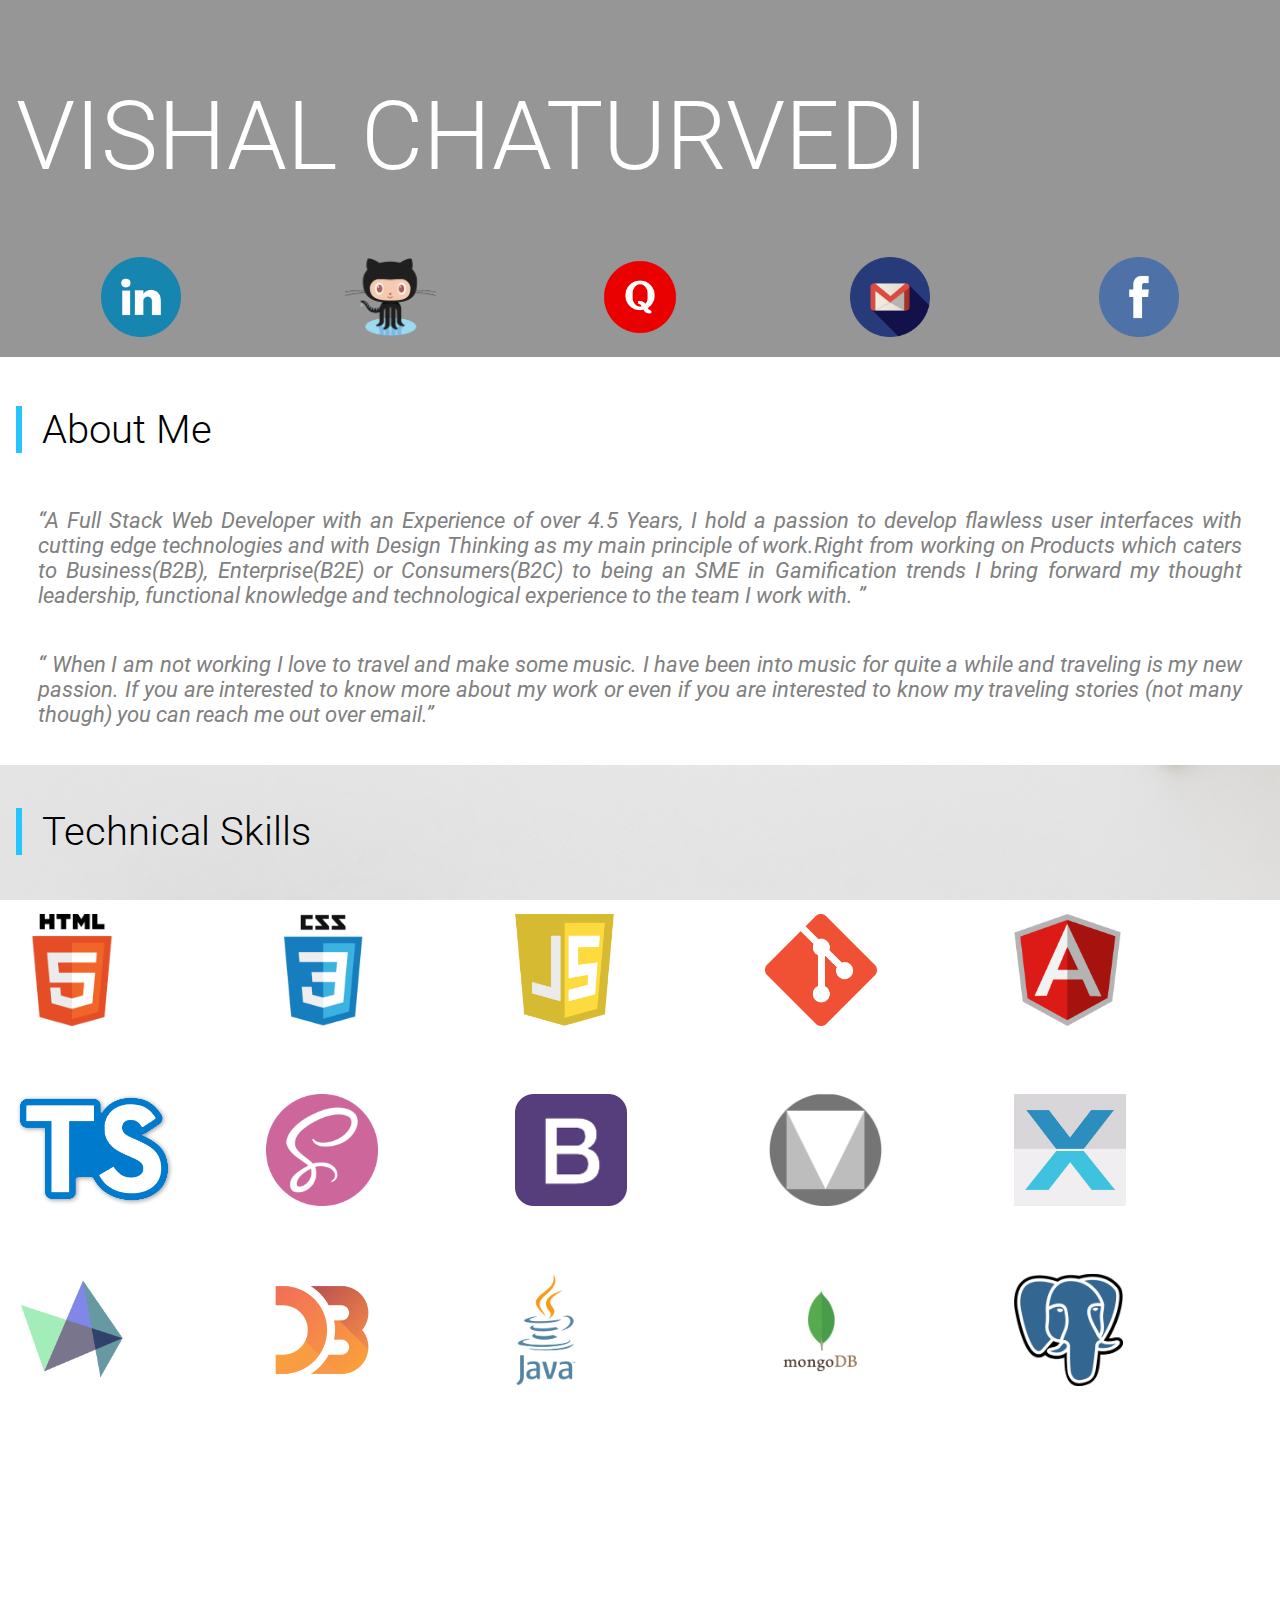
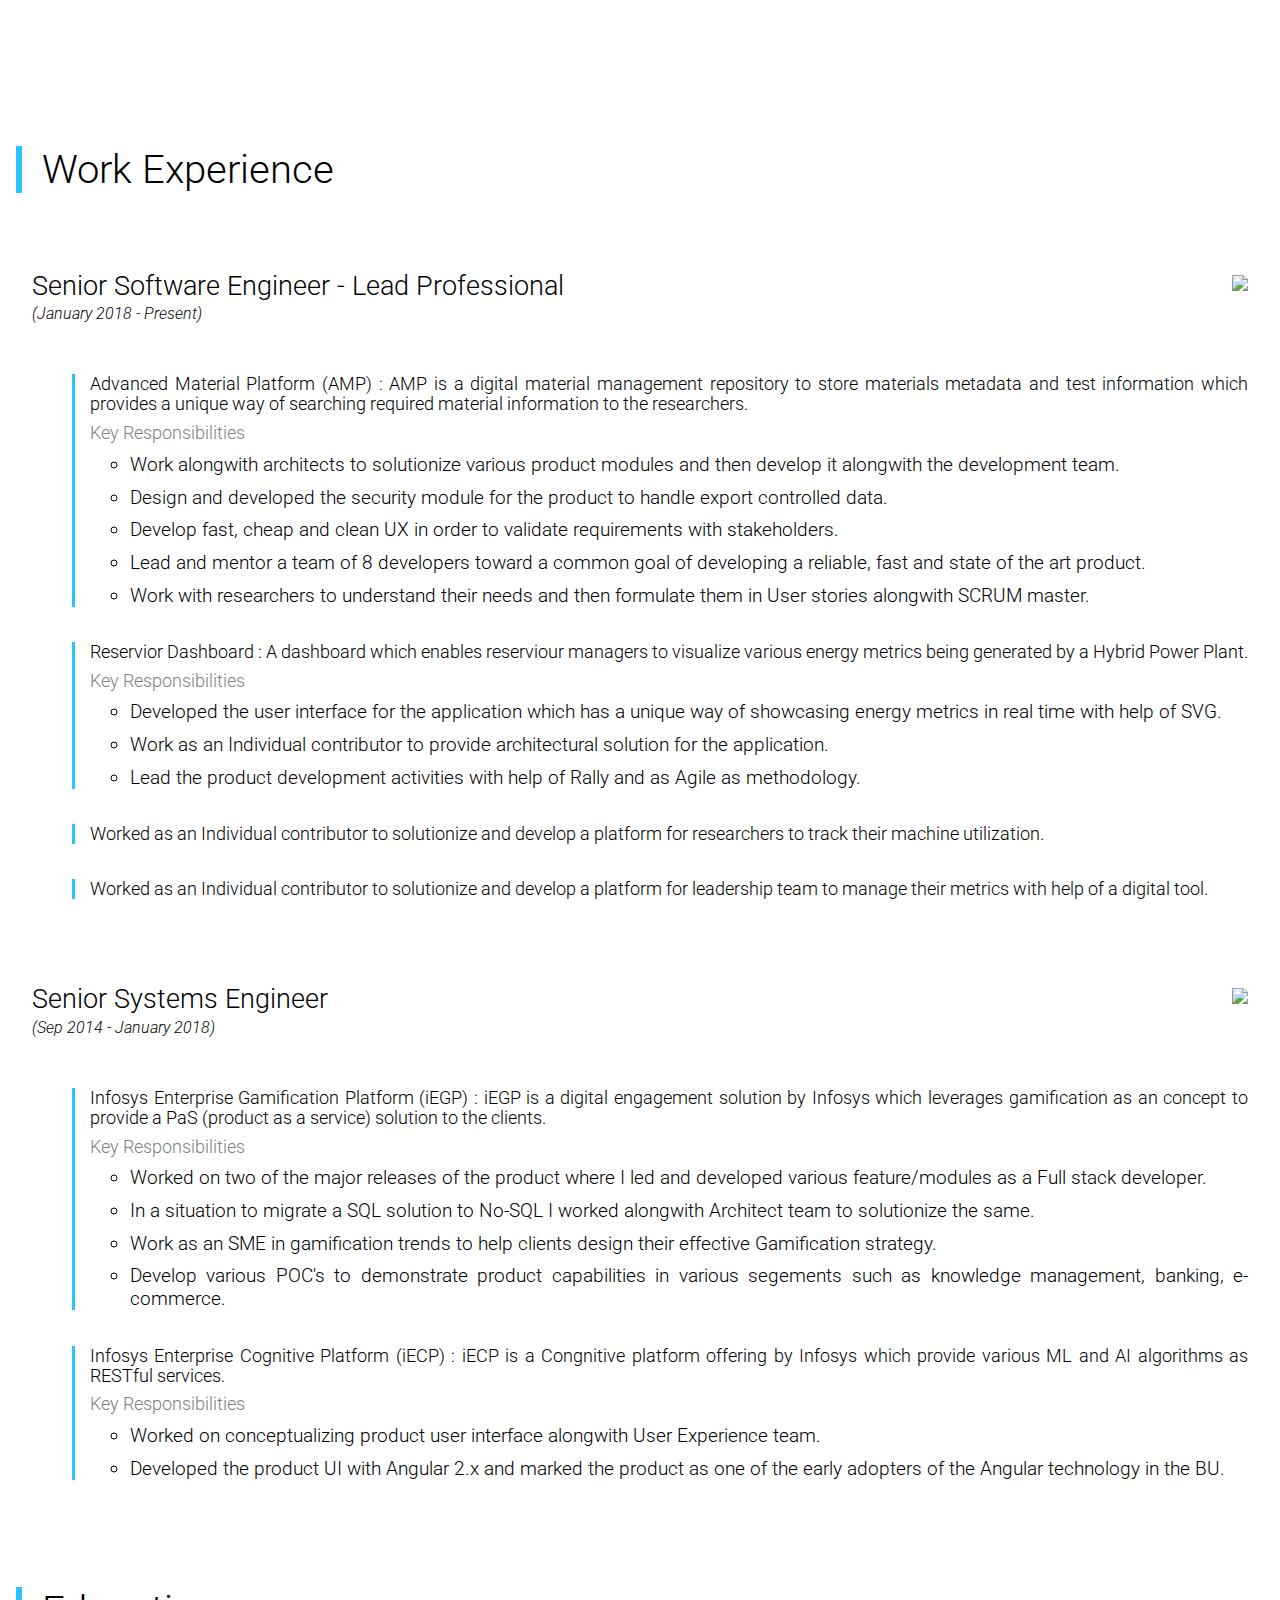
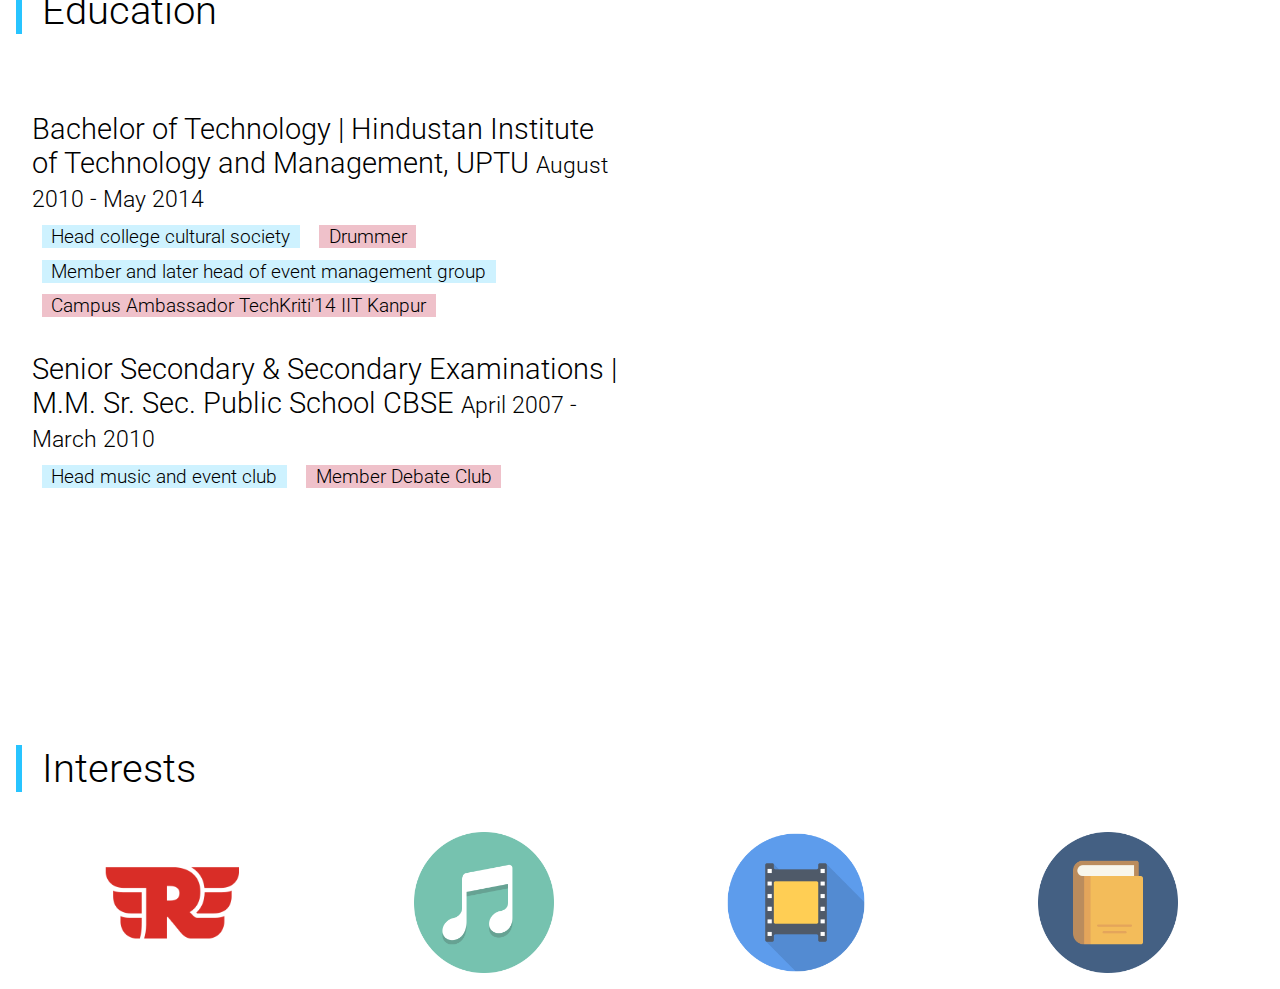
==== index.html @ d650ce44 "index changes" ====
<!doctype html>
<html lang="en">

<head>
  <meta charset="utf-8">
  <title>Vishal Chaturvedi</title>
  <base href="/">

  <meta name="viewport" content="width=device-width, initial-scale=1">
  <link rel="icon" type="image/x-icon" href="favicon.ico">
</head>

<body>

  <app-root></app-root>
  <script type="text/javascript" src="runtime.js"></script>
  <script type="text/javascript" src="es2015-polyfills.js" nomodule></script>
  <script type="text/javascript" src="polyfills.js"></script>
  <script type="text/javascript" src="styles.js"></script>
  <script type="text/javascript" src="vendor.js"></script>
  <script type="text/javascript" src="main.js"></script>
</body>

</html>
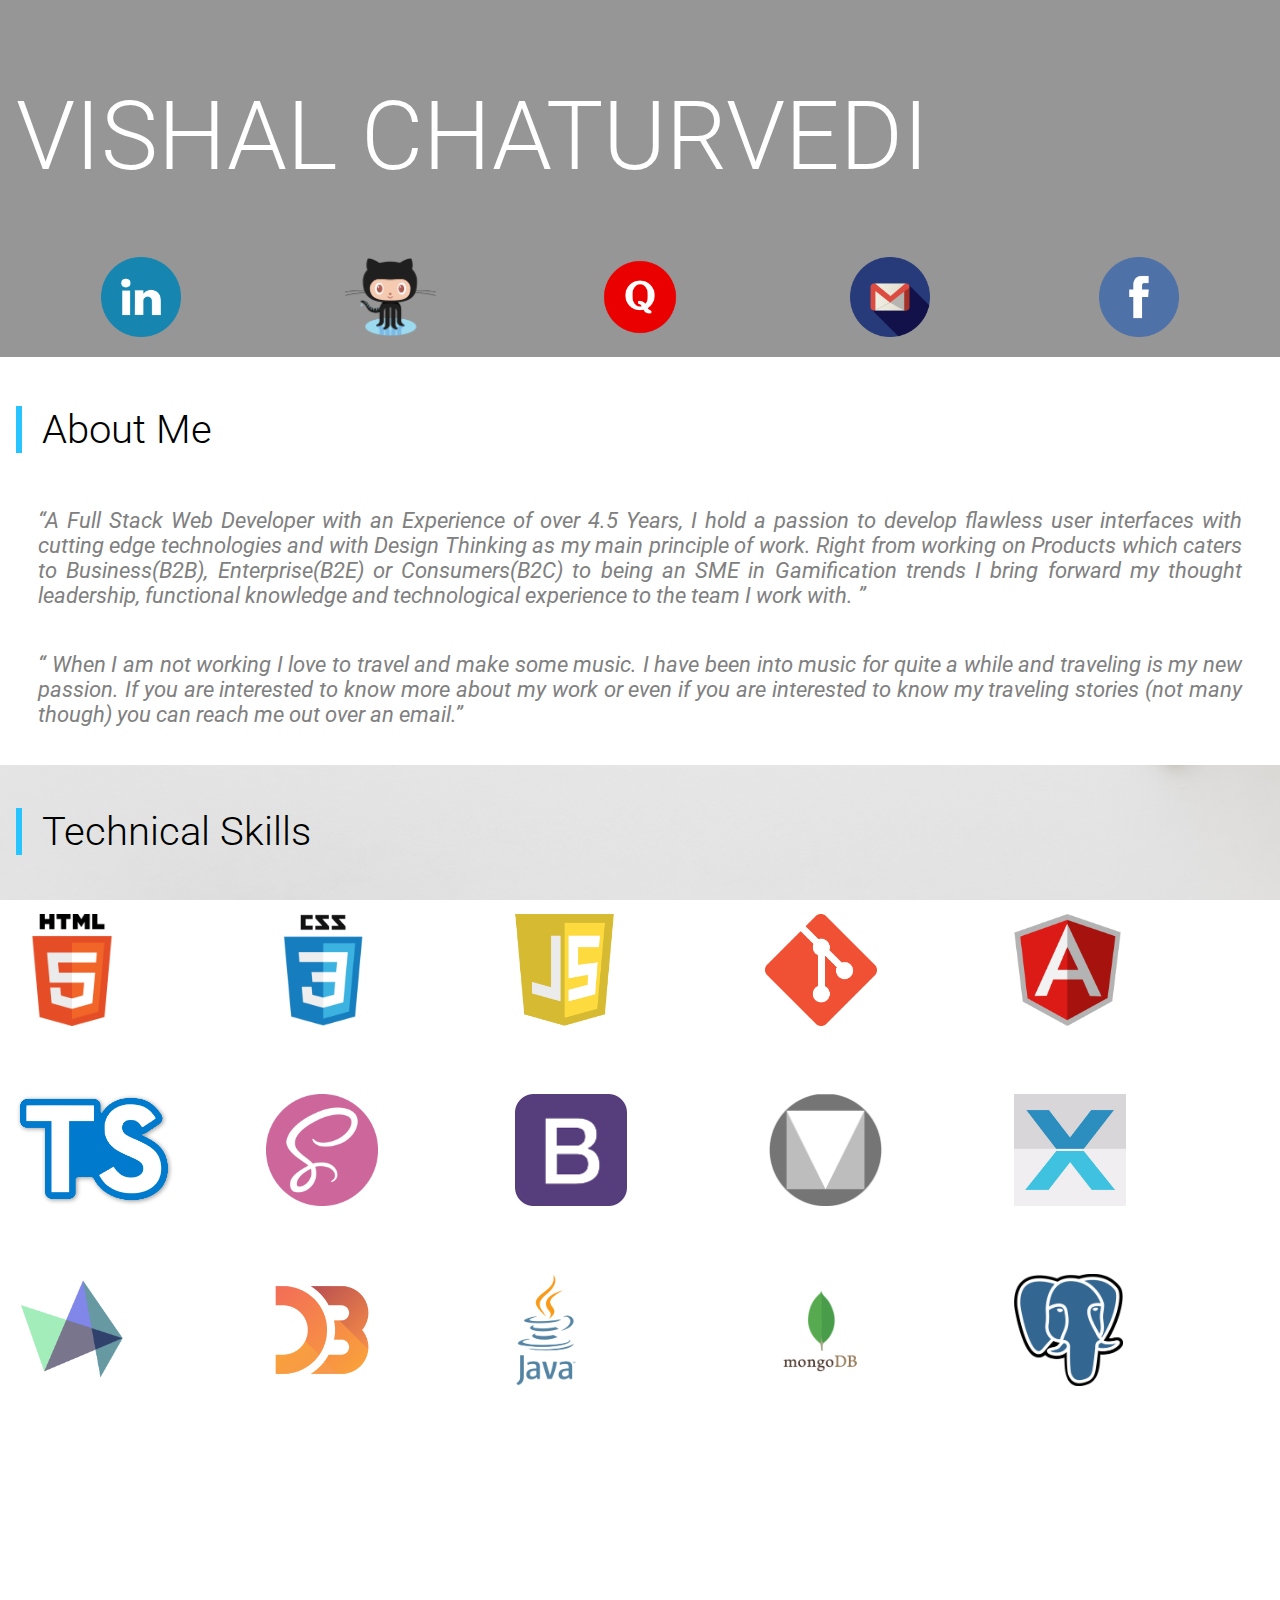
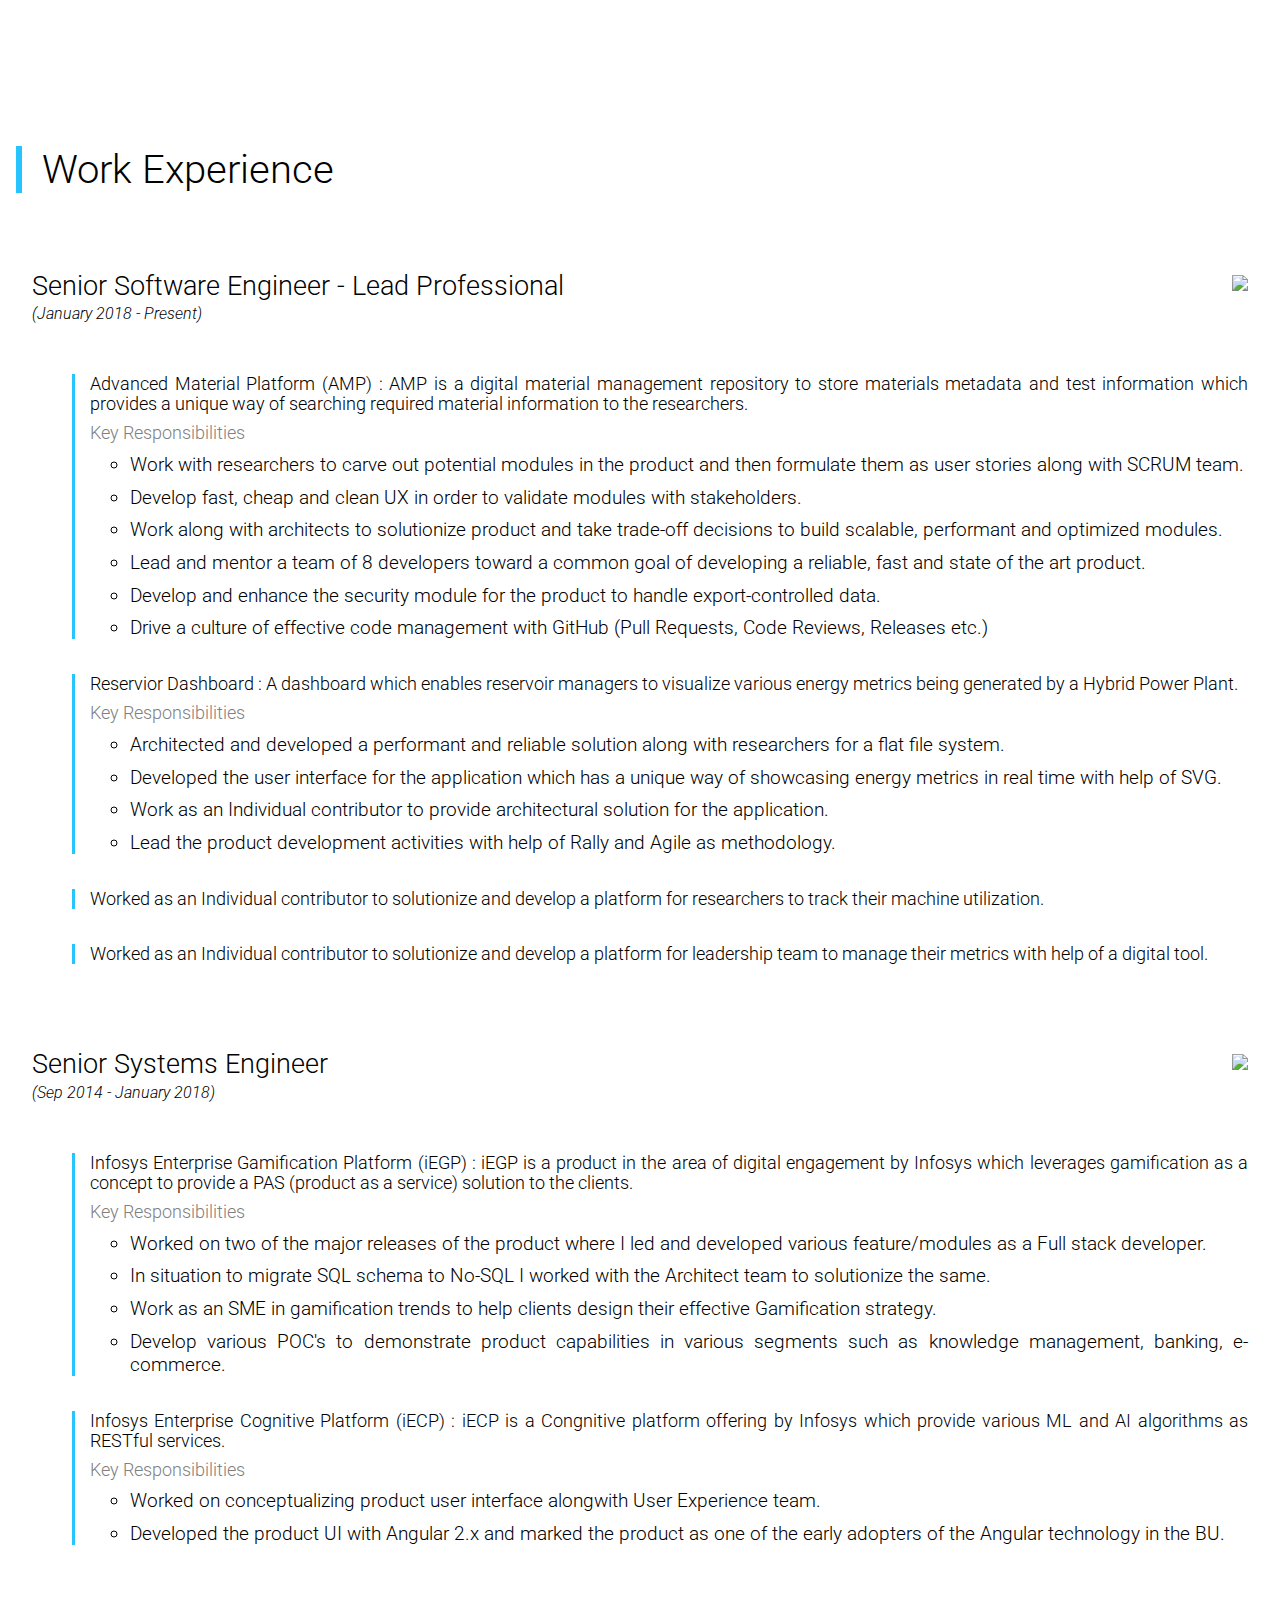
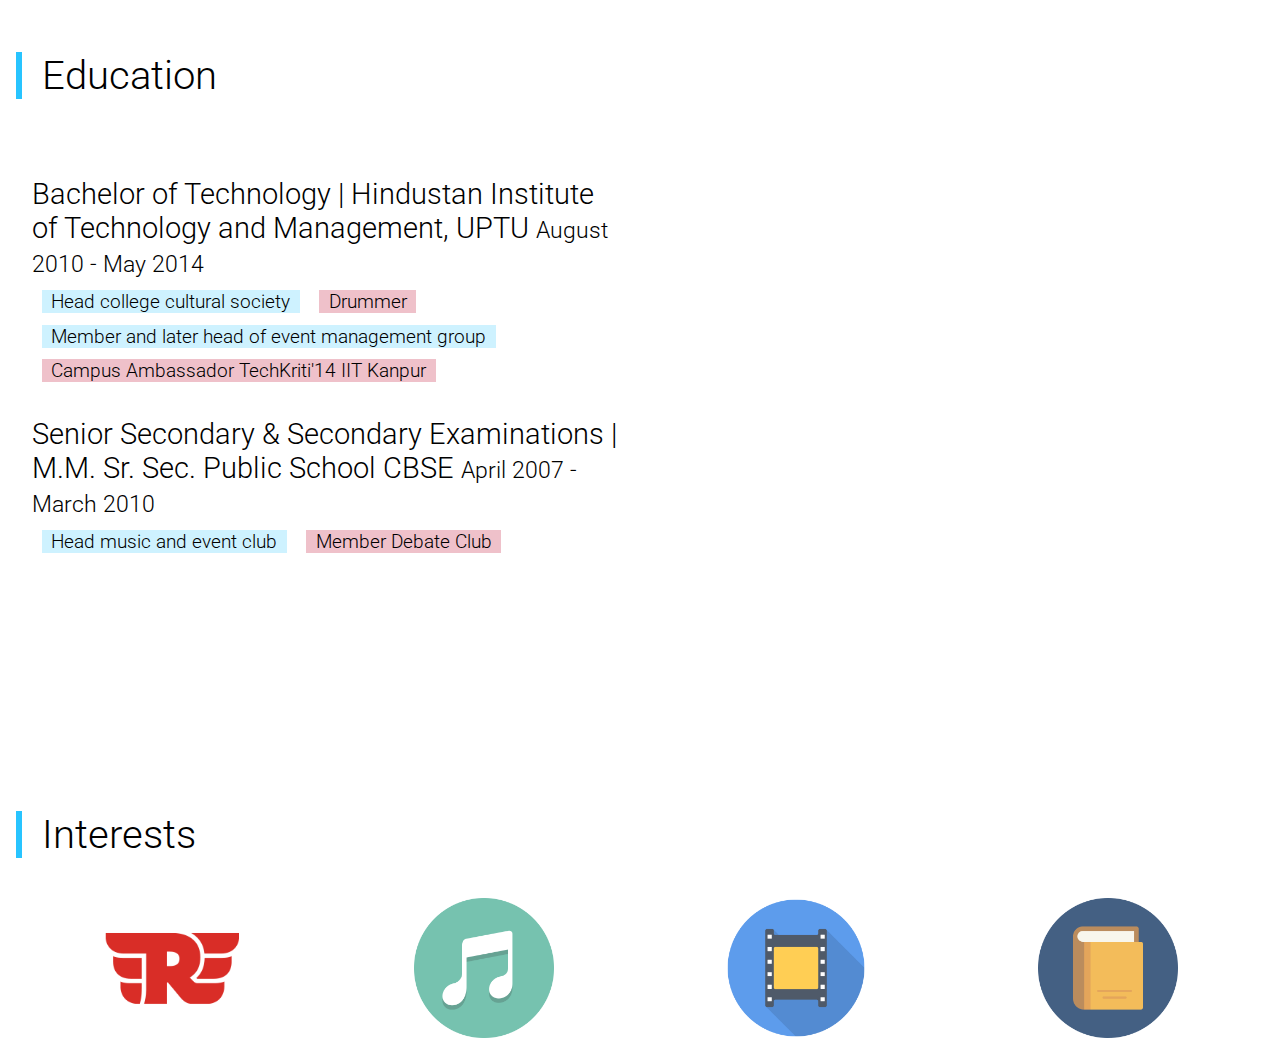
==== commit b839491d: "new dist" ====
--- a/index.html
+++ b/index.html
@@ -11,8 +11,9 @@
 </head>
 
 <body>
+  <app-root></app-root>
 
-  <app-root></app-root>
+  
   <script type="text/javascript" src="runtime.js"></script>
   <script type="text/javascript" src="es2015-polyfills.js" nomodule></script>
   <script type="text/javascript" src="polyfills.js"></script>
@@ -20,5 +21,4 @@
   <script type="text/javascript" src="vendor.js"></script>
   <script type="text/javascript" src="main.js"></script>
 </body>
-
 </html>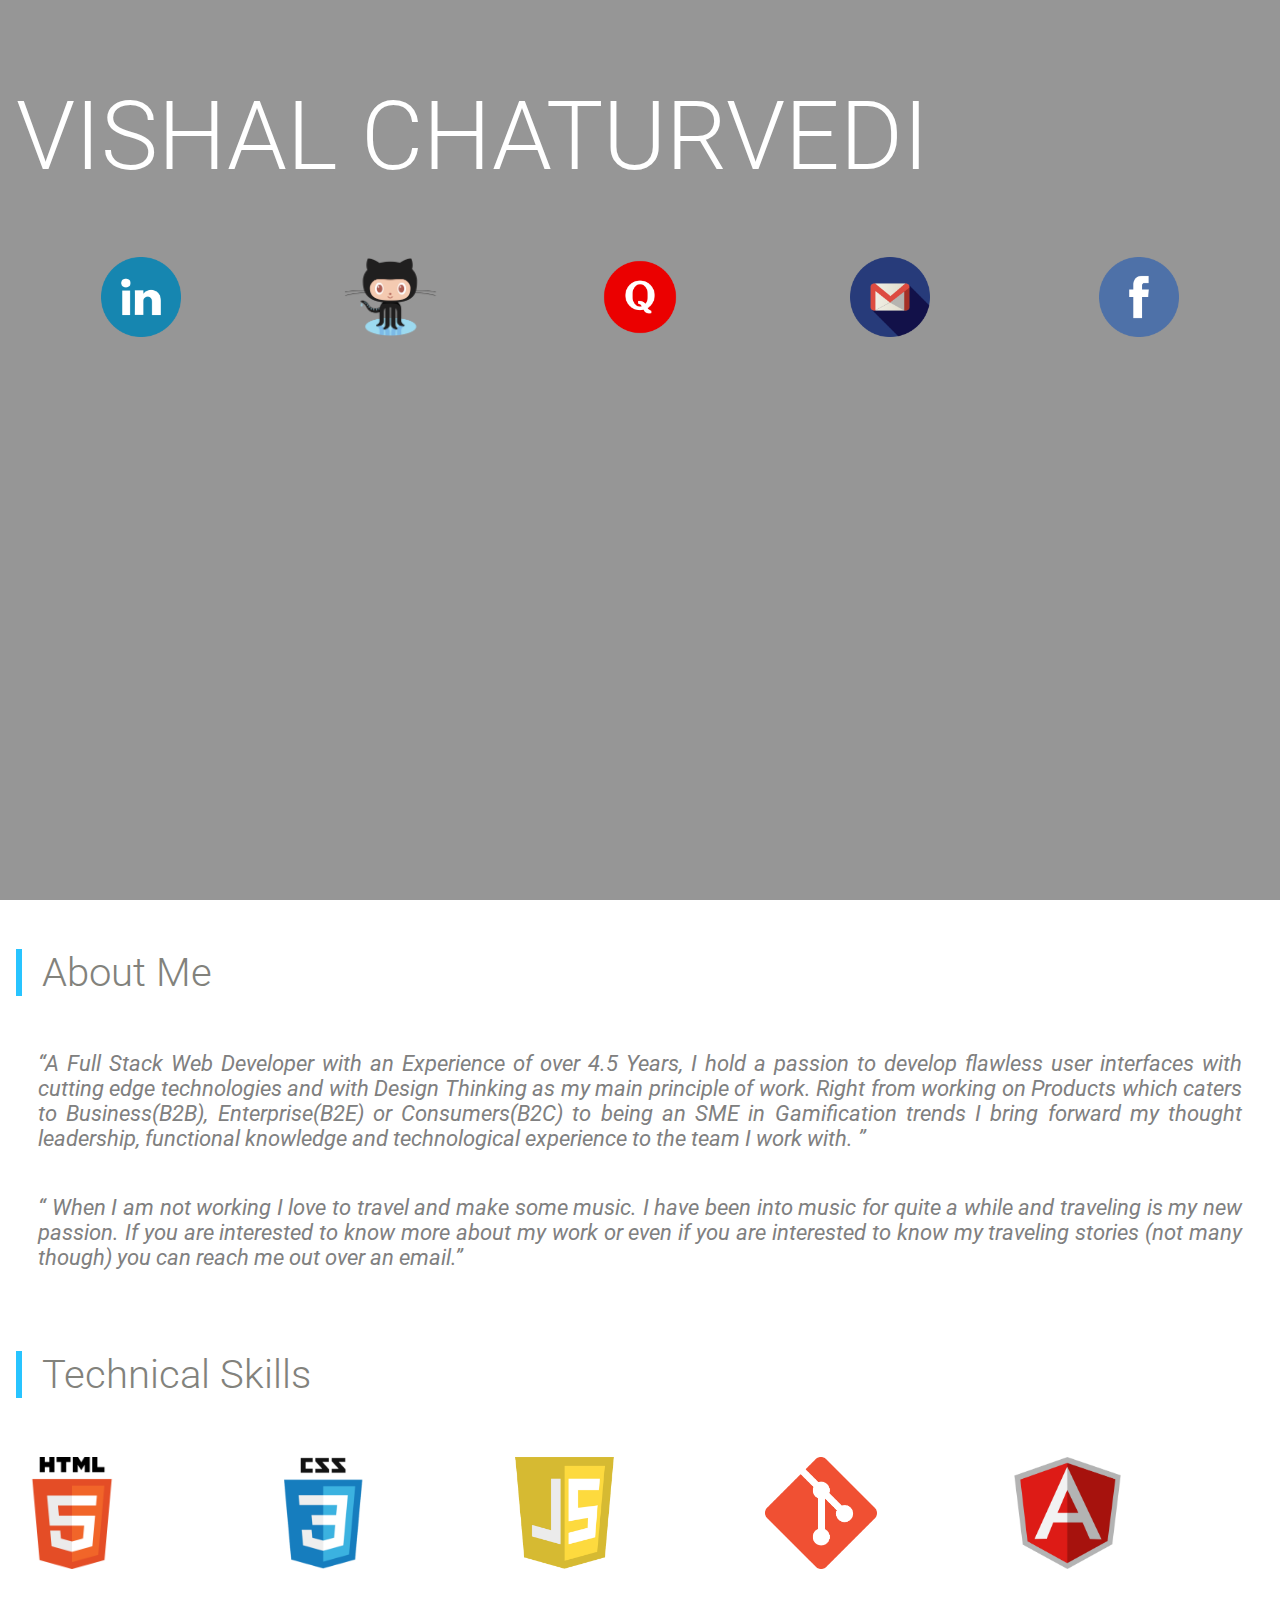
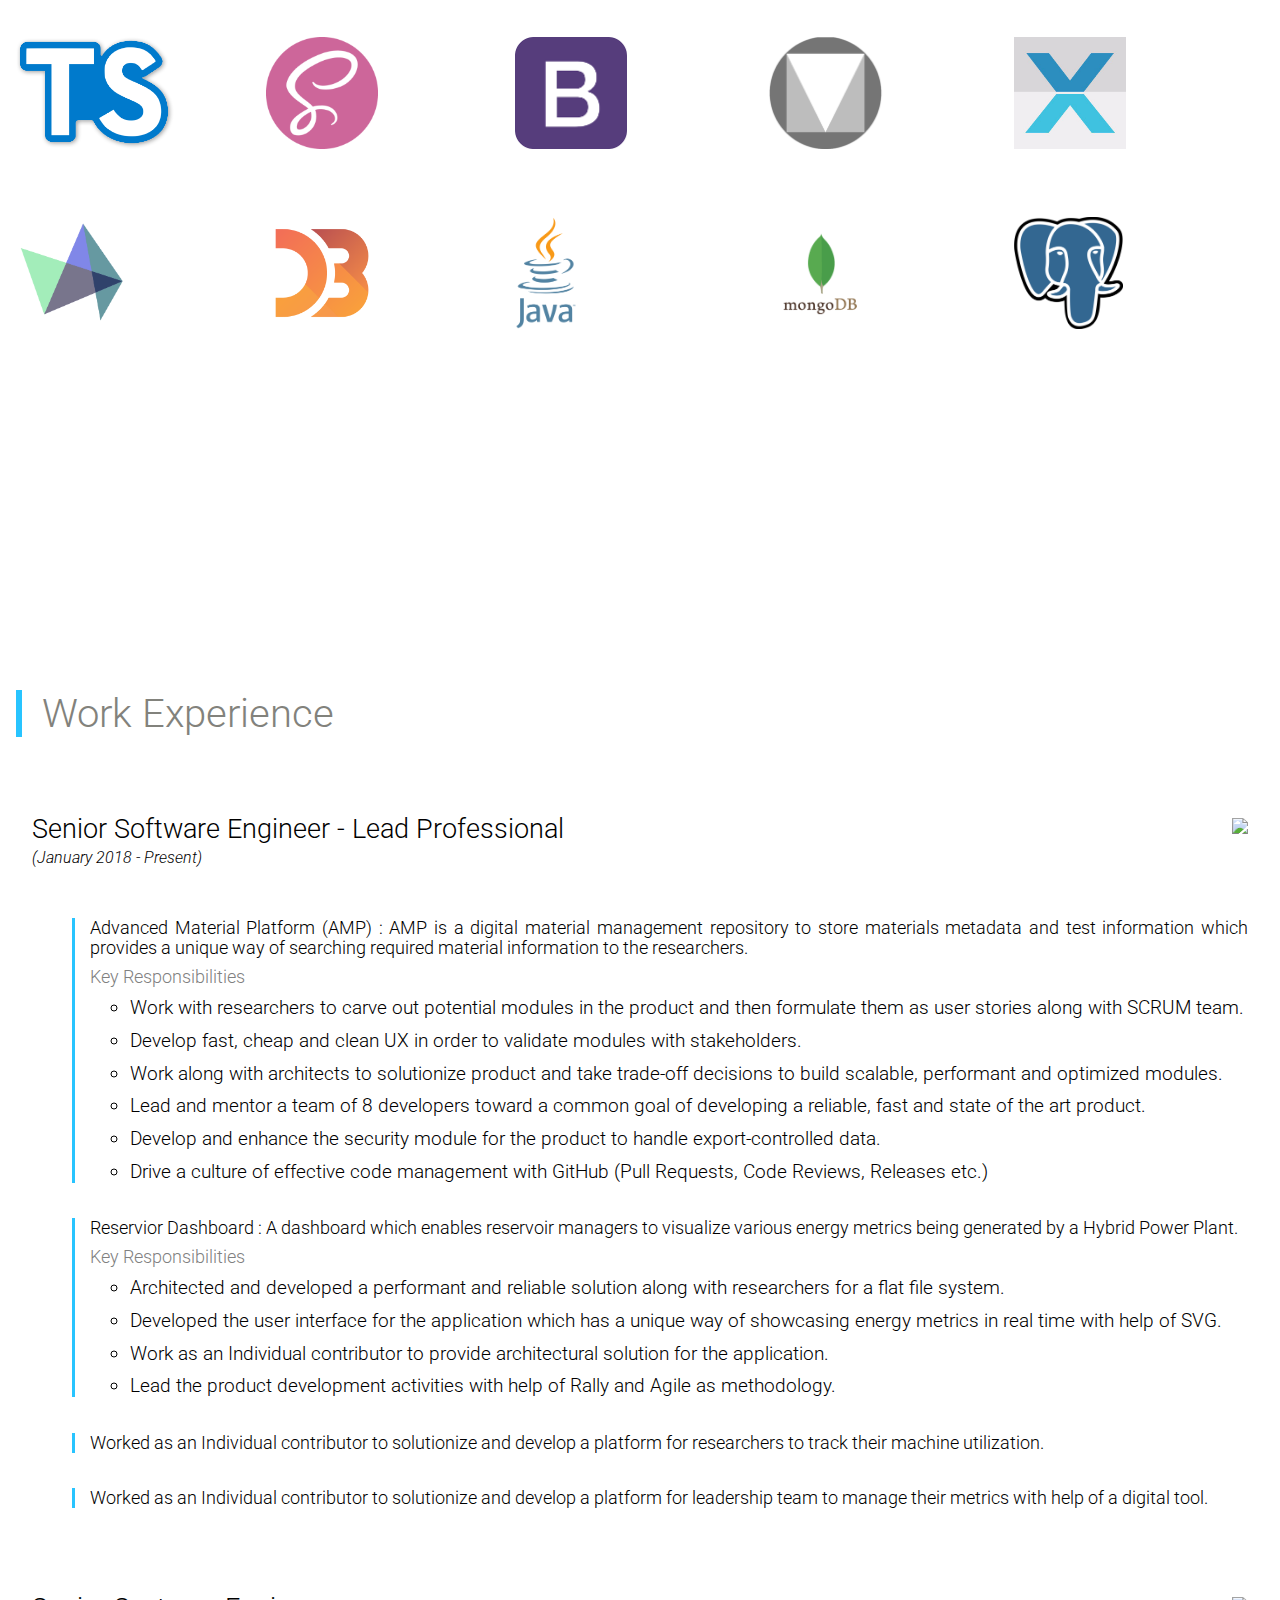
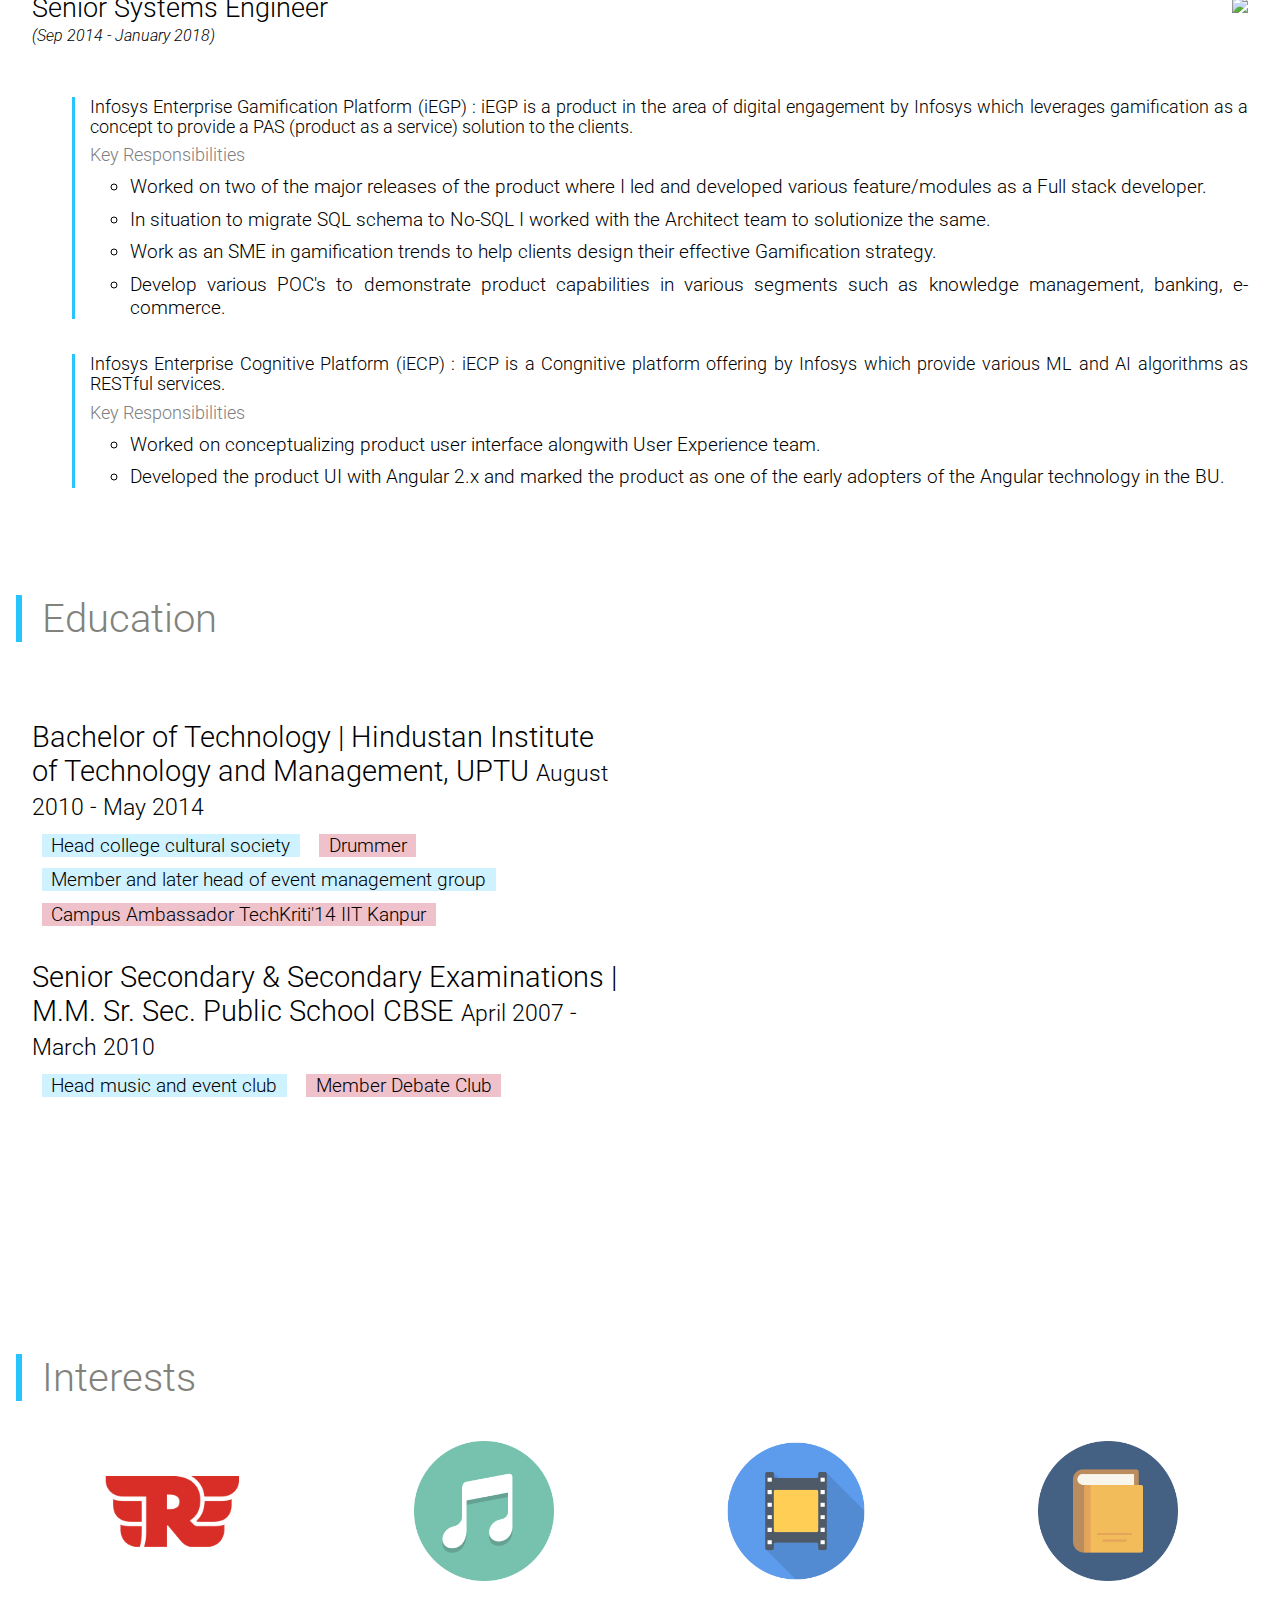
==== commit f22f2072: "ico and firefox" ====
--- a/index.html
+++ b/index.html
@@ -7,18 +7,11 @@
   <base href="/">
 
   <meta name="viewport" content="width=device-width, initial-scale=1">
-  <link rel="icon" type="image/x-icon" href="favicon.ico">
+  <link rel="icon" type="image/x-icon" href="./assets/ico.jpg">
 </head>
 
 <body>
   <app-root></app-root>
+<script type="text/javascript" src="runtime.js"></script><script type="text/javascript" src="es2015-polyfills.js" nomodule></script><script type="text/javascript" src="polyfills.js"></script><script type="text/javascript" src="styles.js"></script><script type="text/javascript" src="vendor.js"></script><script type="text/javascript" src="main.js"></script></body>
 
-  
-  <script type="text/javascript" src="runtime.js"></script>
-  <script type="text/javascript" src="es2015-polyfills.js" nomodule></script>
-  <script type="text/javascript" src="polyfills.js"></script>
-  <script type="text/javascript" src="styles.js"></script>
-  <script type="text/javascript" src="vendor.js"></script>
-  <script type="text/javascript" src="main.js"></script>
-</body>
 </html>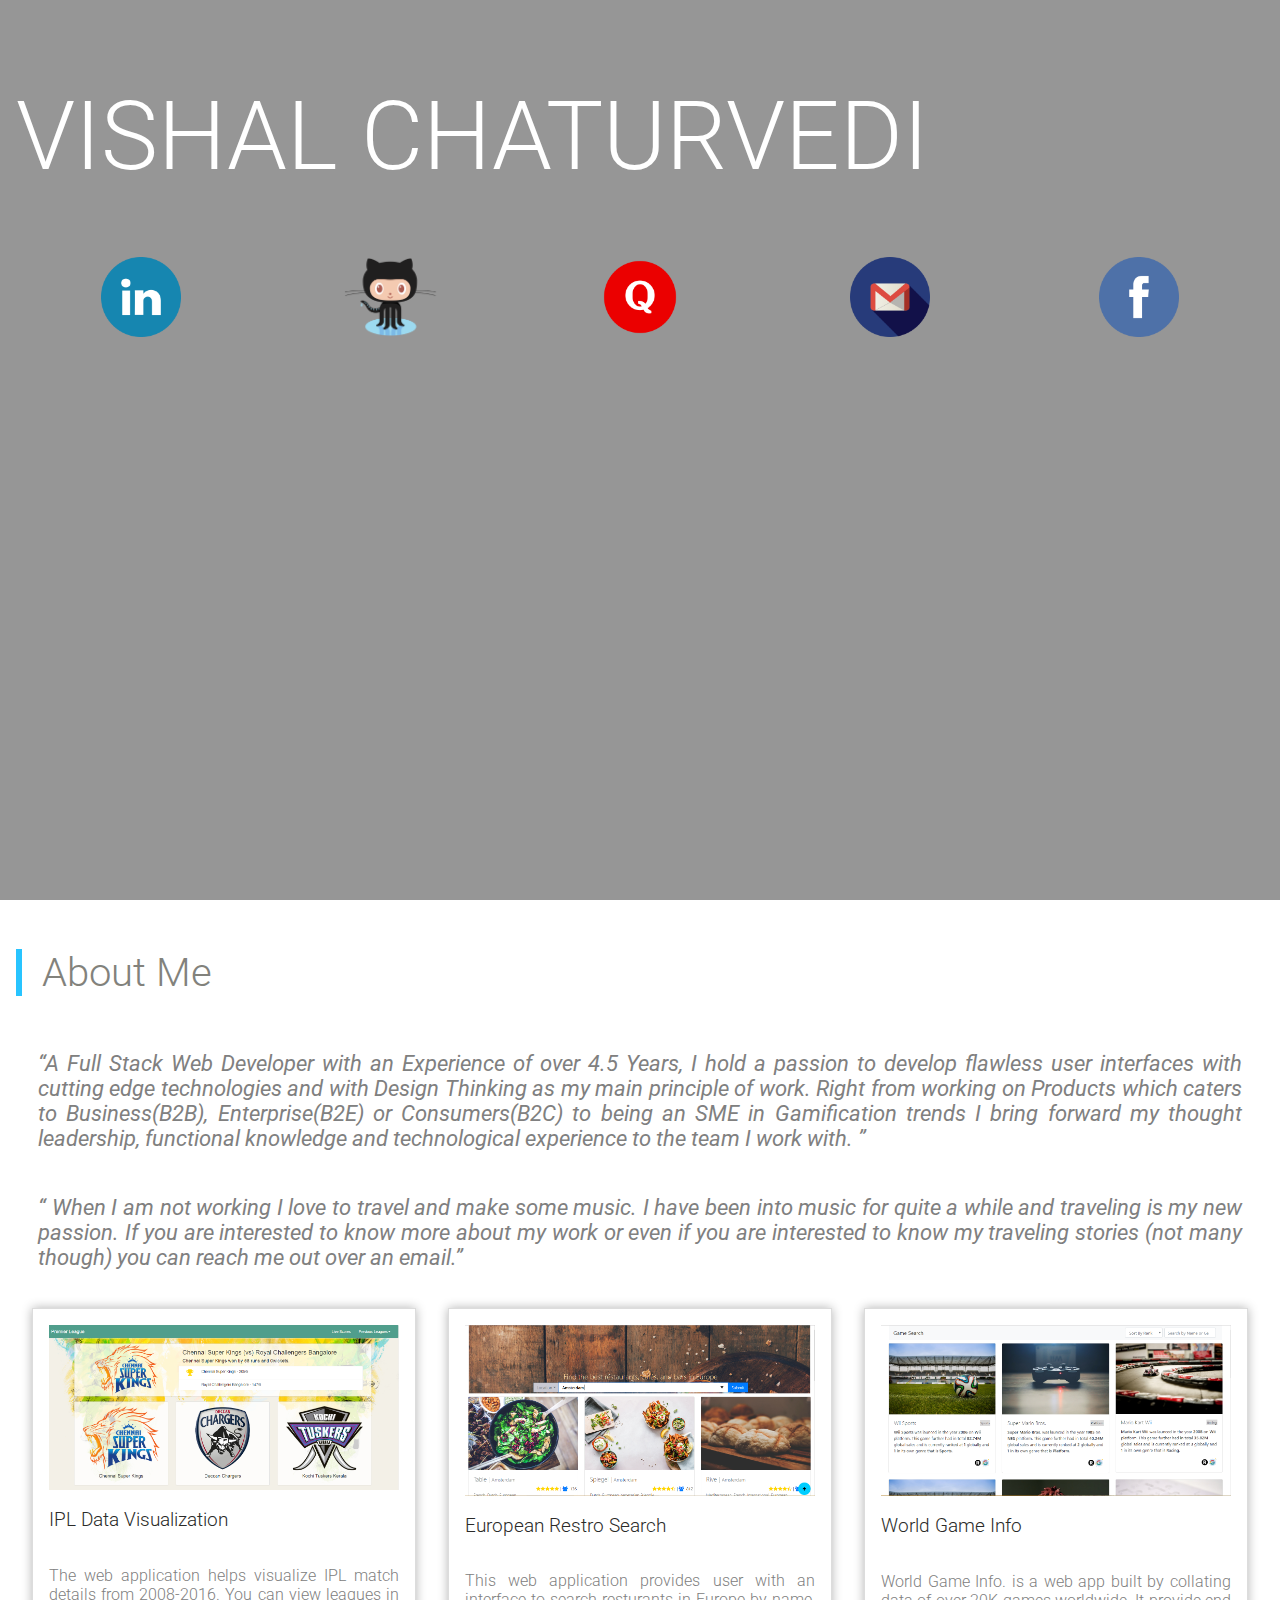
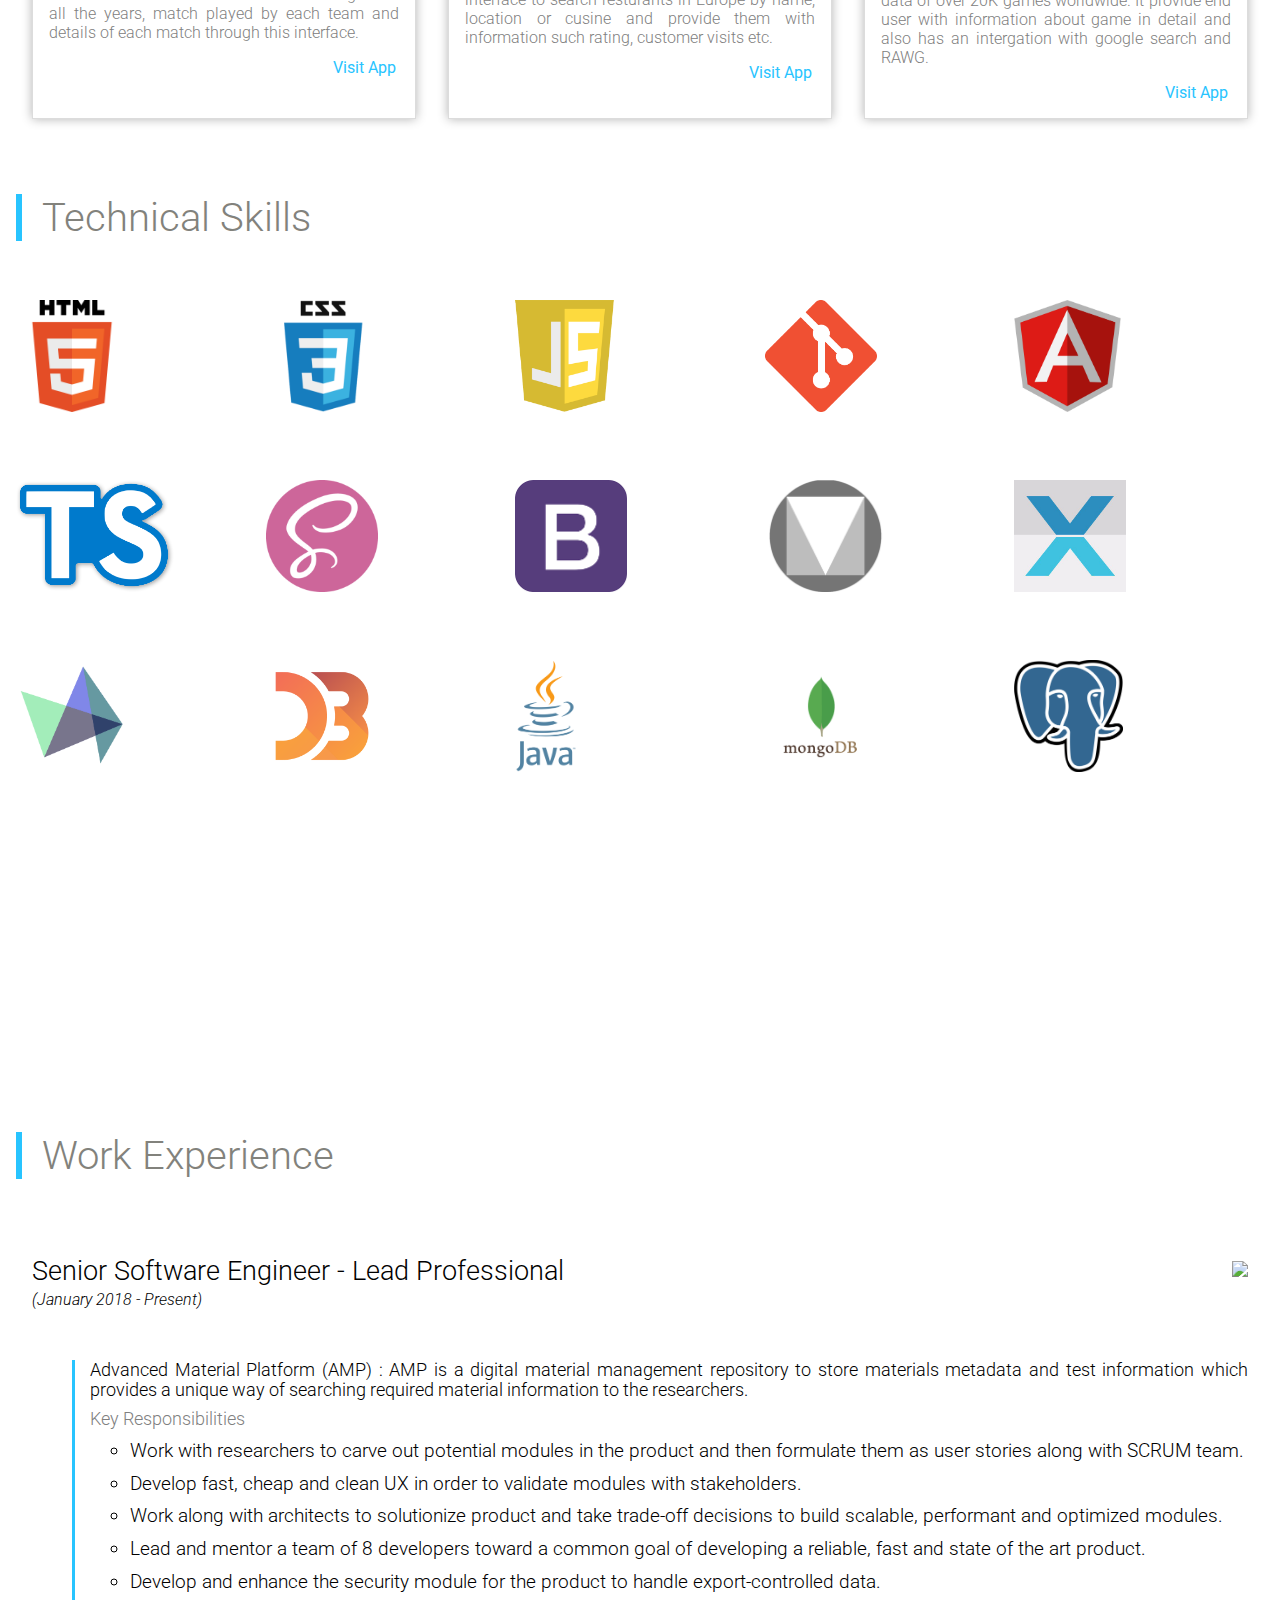
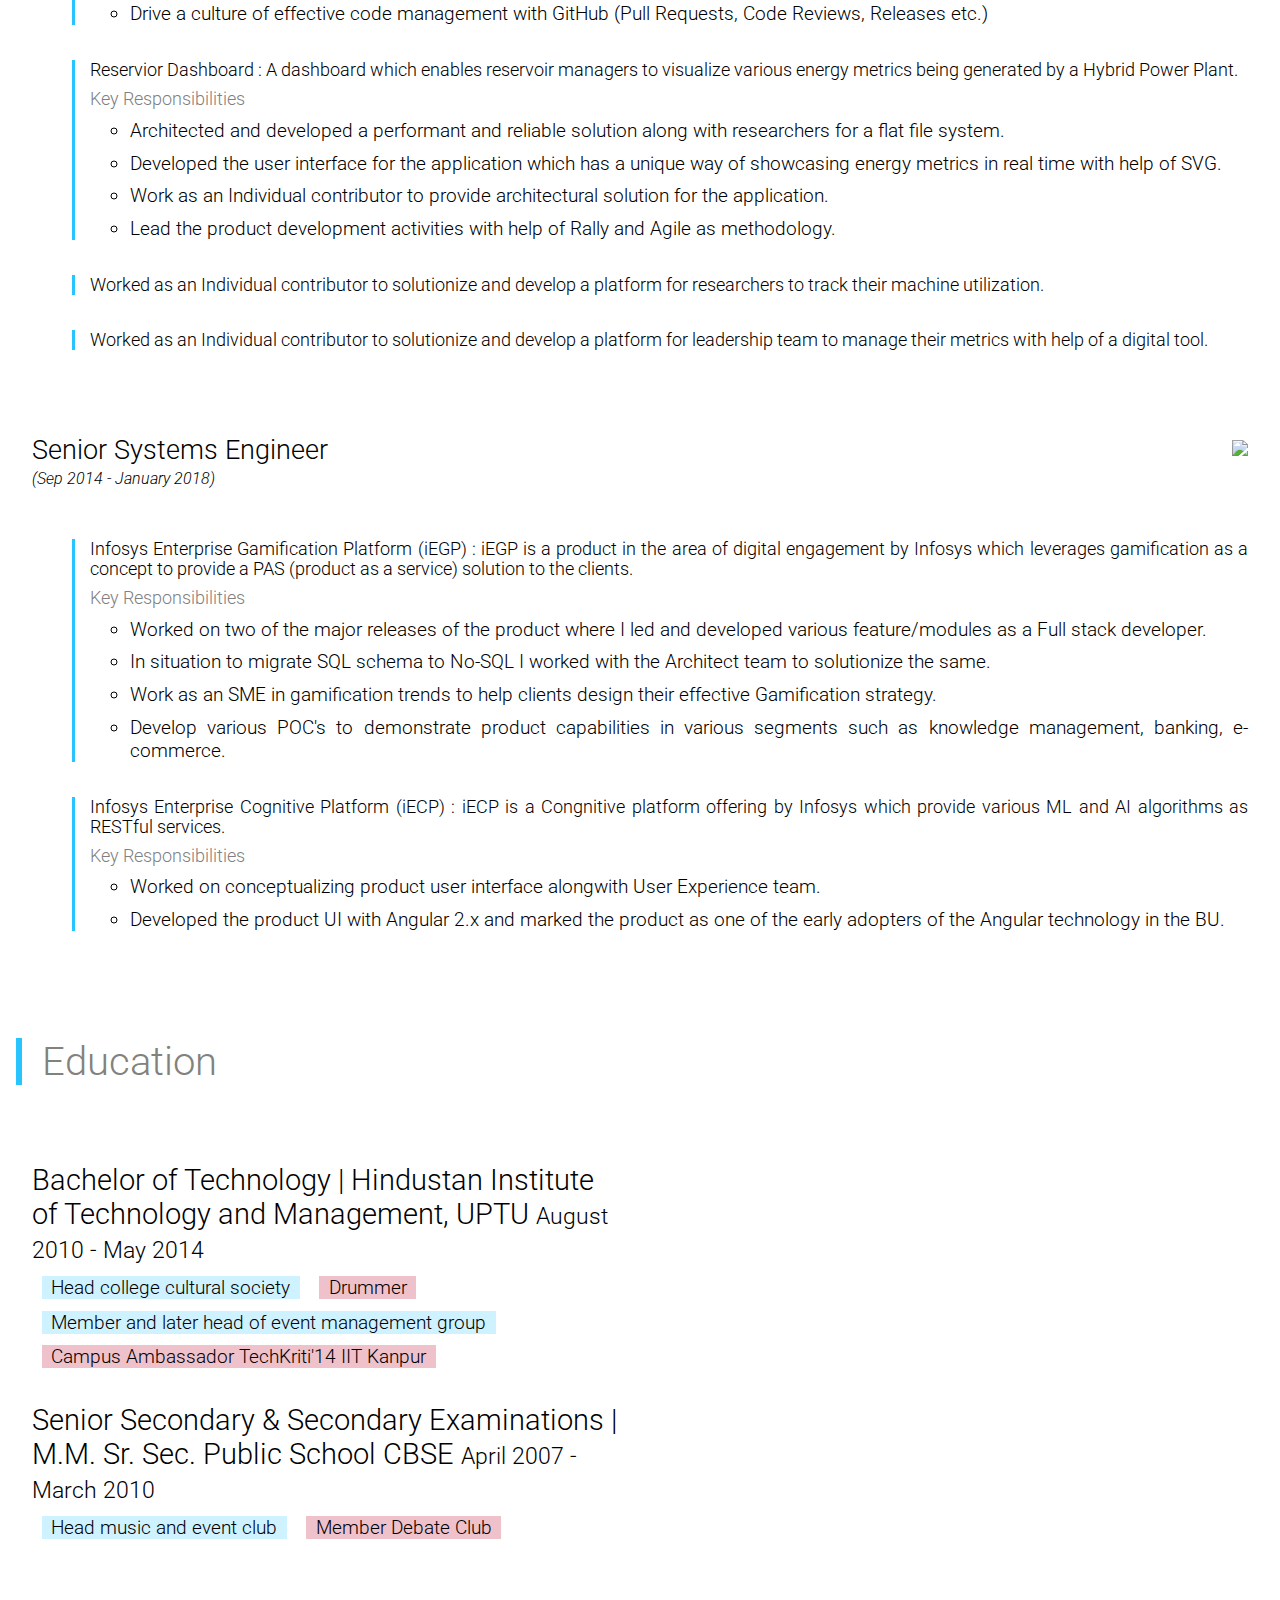
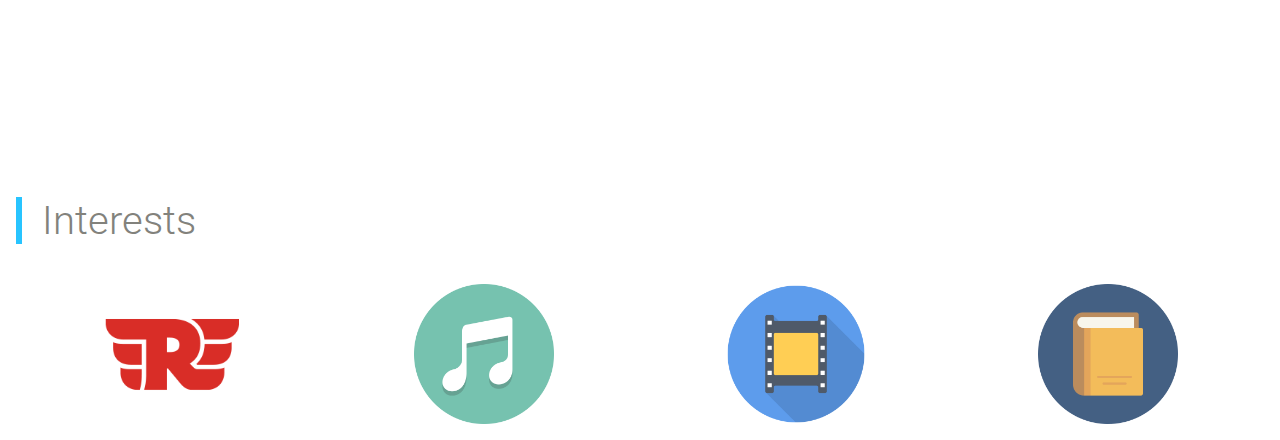
==== commit 05e980c6: "added portfolio" ====
--- a/index.html
+++ b/index.html
@@ -8,10 +8,10 @@
 
   <meta name="viewport" content="width=device-width, initial-scale=1">
   <link rel="icon" type="image/x-icon" href="./assets/ico.jpg">
-</head>
+<link rel="stylesheet" href="styles.2a38d6bc308550b7e0cc.css"></head>
 
 <body>
   <app-root></app-root>
-<script type="text/javascript" src="runtime.js"></script><script type="text/javascript" src="es2015-polyfills.js" nomodule></script><script type="text/javascript" src="polyfills.js"></script><script type="text/javascript" src="styles.js"></script><script type="text/javascript" src="vendor.js"></script><script type="text/javascript" src="main.js"></script></body>
+<script type="text/javascript" src="runtime.a5dd35324ddfd942bef1.js"></script><script type="text/javascript" src="es2015-polyfills.4a4cfea0ce682043f4e9.js" nomodule></script><script type="text/javascript" src="polyfills.407a467dedb63cfdd103.js"></script><script type="text/javascript" src="main.f792d2ffcacfdf1f95a9.js"></script></body>
 
 </html>--- a/styles.2a38d6bc308550b7e0cc.css
+++ b/styles.2a38d6bc308550b7e0cc.css
@@ -0,0 +1 @@
+@import url(https://fonts.googleapis.com/css?family=Roboto:100,100i,300,300i,400,400i,500,500i,700,700i);body{margin:0;font-family:Roboto,sans-serif;scroll-behavior:smooth}.flex{display:flex}.flex--row{flex-direction:row}.flex--column{flex-direction:column}.w-10{width:10%}.w-20{width:20%}.w-50{width:50%}.w-100{width:100%}.w-25{width:25%}.w-33{width:33%}.w-10,.w-100,.w-20,.w-25,.w-33,.w-50{box-sizing:border-box}.jc-space-around{justify-content:space-around}.jc-space-betweeen{justify-content:space-between}.jc-center{justify-content:center}.jc-flex-end{justify-content:flex-end}.al-center{align-items:center}.h-fit-content{height:-webkit-fit-content;height:-moz-fit-content;height:fit-content}.h-fill-available{height:95vh;height:-webkit-fill-available}.flex-wrap{flex-wrap:wrap}.white{color:#fff}.parallax{background-attachment:fixed;background-position:center;background-repeat:no-repeat;background-size:cover}.z-1{z-index:1}.section-heading{font-size:2.5em;border-left:6px solid #28c4ff;padding-left:.5em;font-weight:300;color:#82827c}.card{box-shadow:0 0 10px #b3b3b3;border:1px solid #dcdcdc;padding:1em;margin:1em}.card img{max-width:100%}.card .heading{font-weight:300;color:#2b2b29}.card p{color:grey;font-weight:300;text-align:justify}.card div{text-align:end}.card div a{font-size:1em;color:#28c4ff;text-decoration:none;padding:.5em .2em}.padding-x{padding:1em}@media only screen and (max-width:768px){.w-sm-100{width:100%}.w-sm-33{width:33.33%}.w-sm-72{width:72%}.w-sm-90{width:90%}.w-sm-50{width:50%}.padding-sm-x{padding:.5em}.card{margin:1em 0}}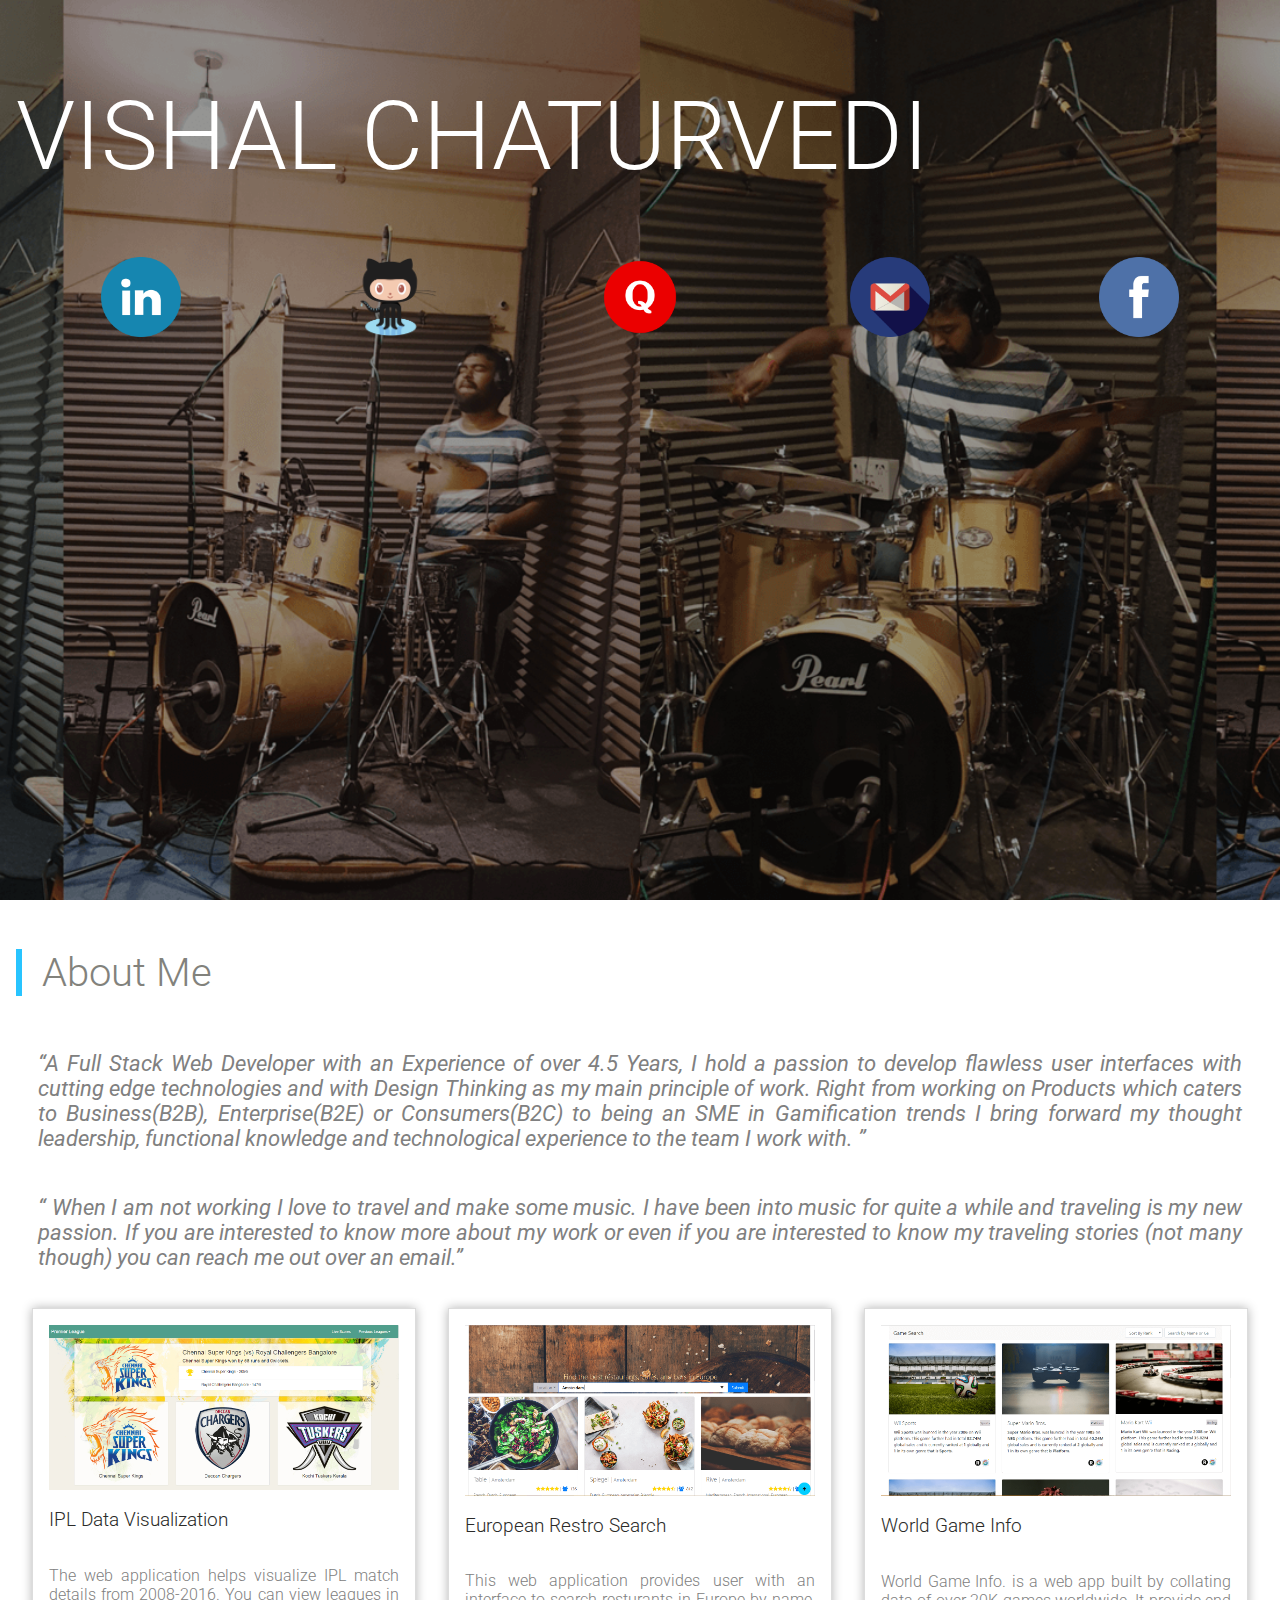
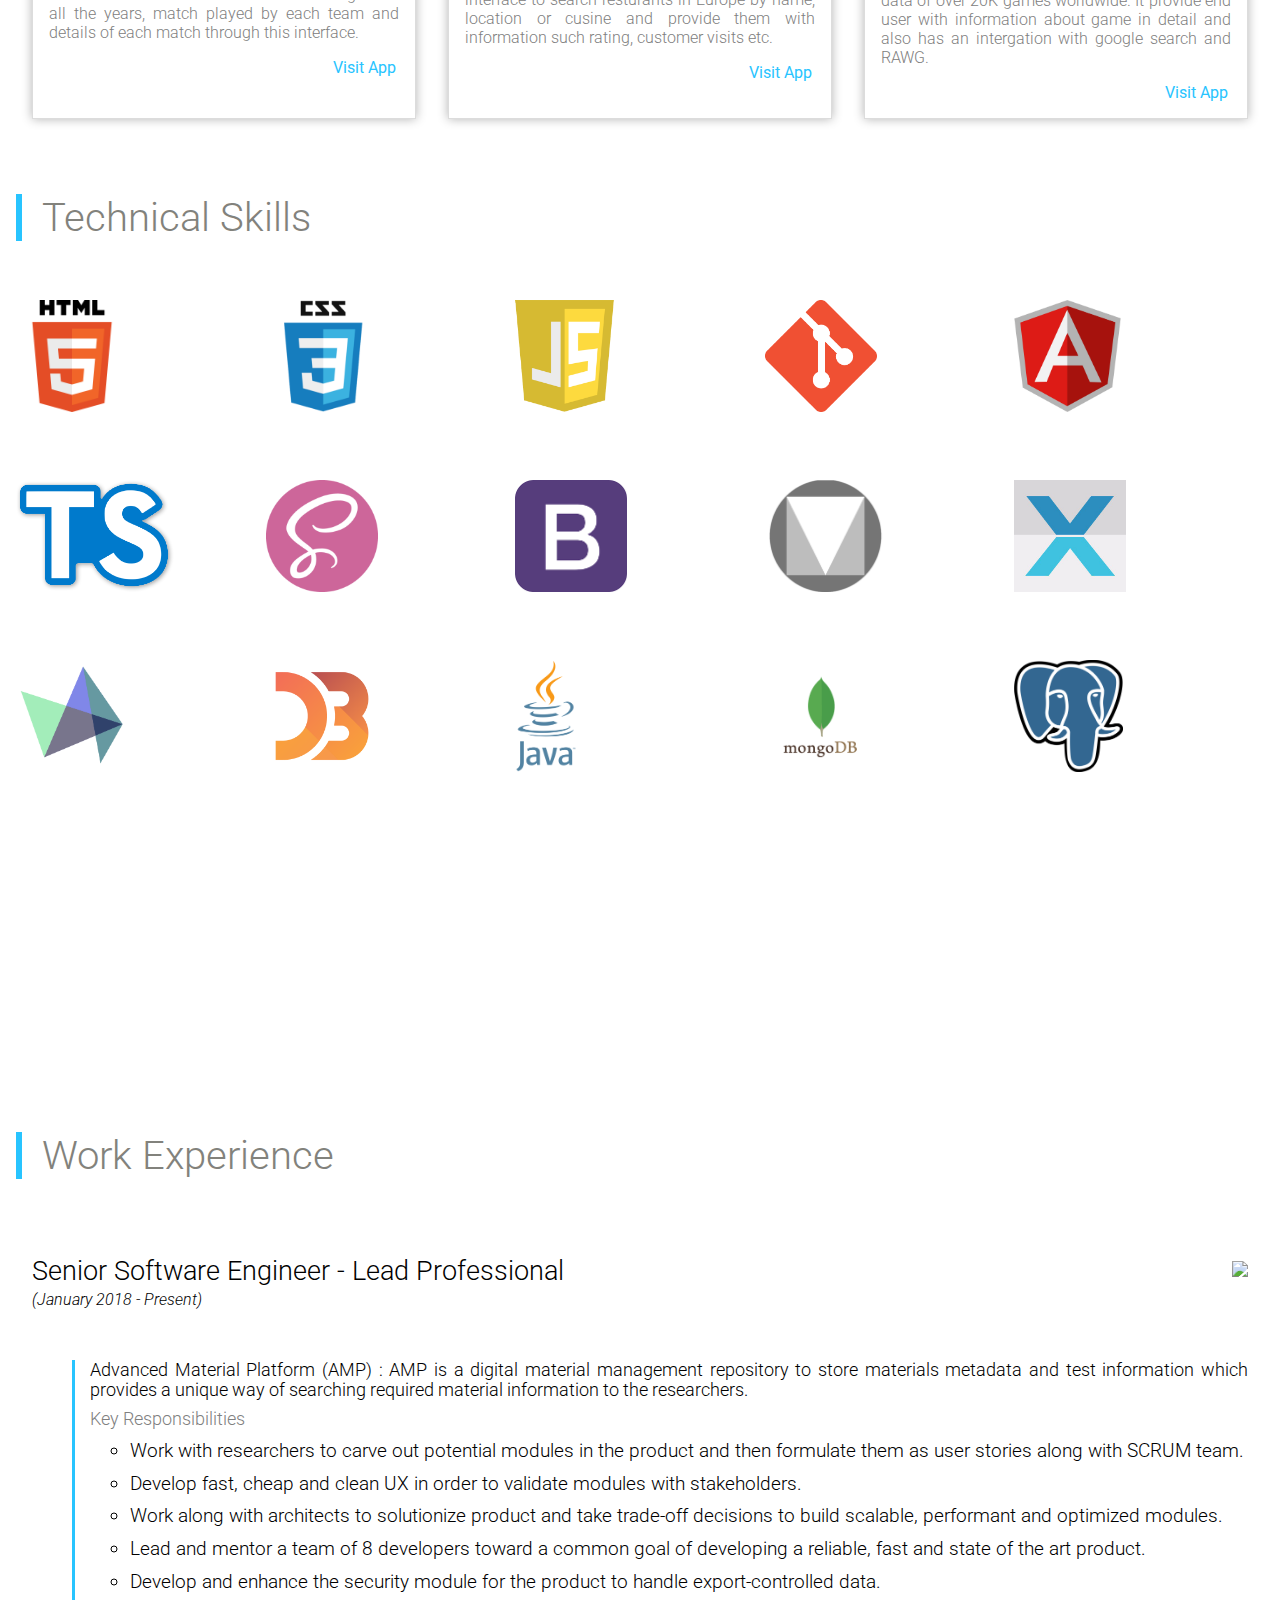
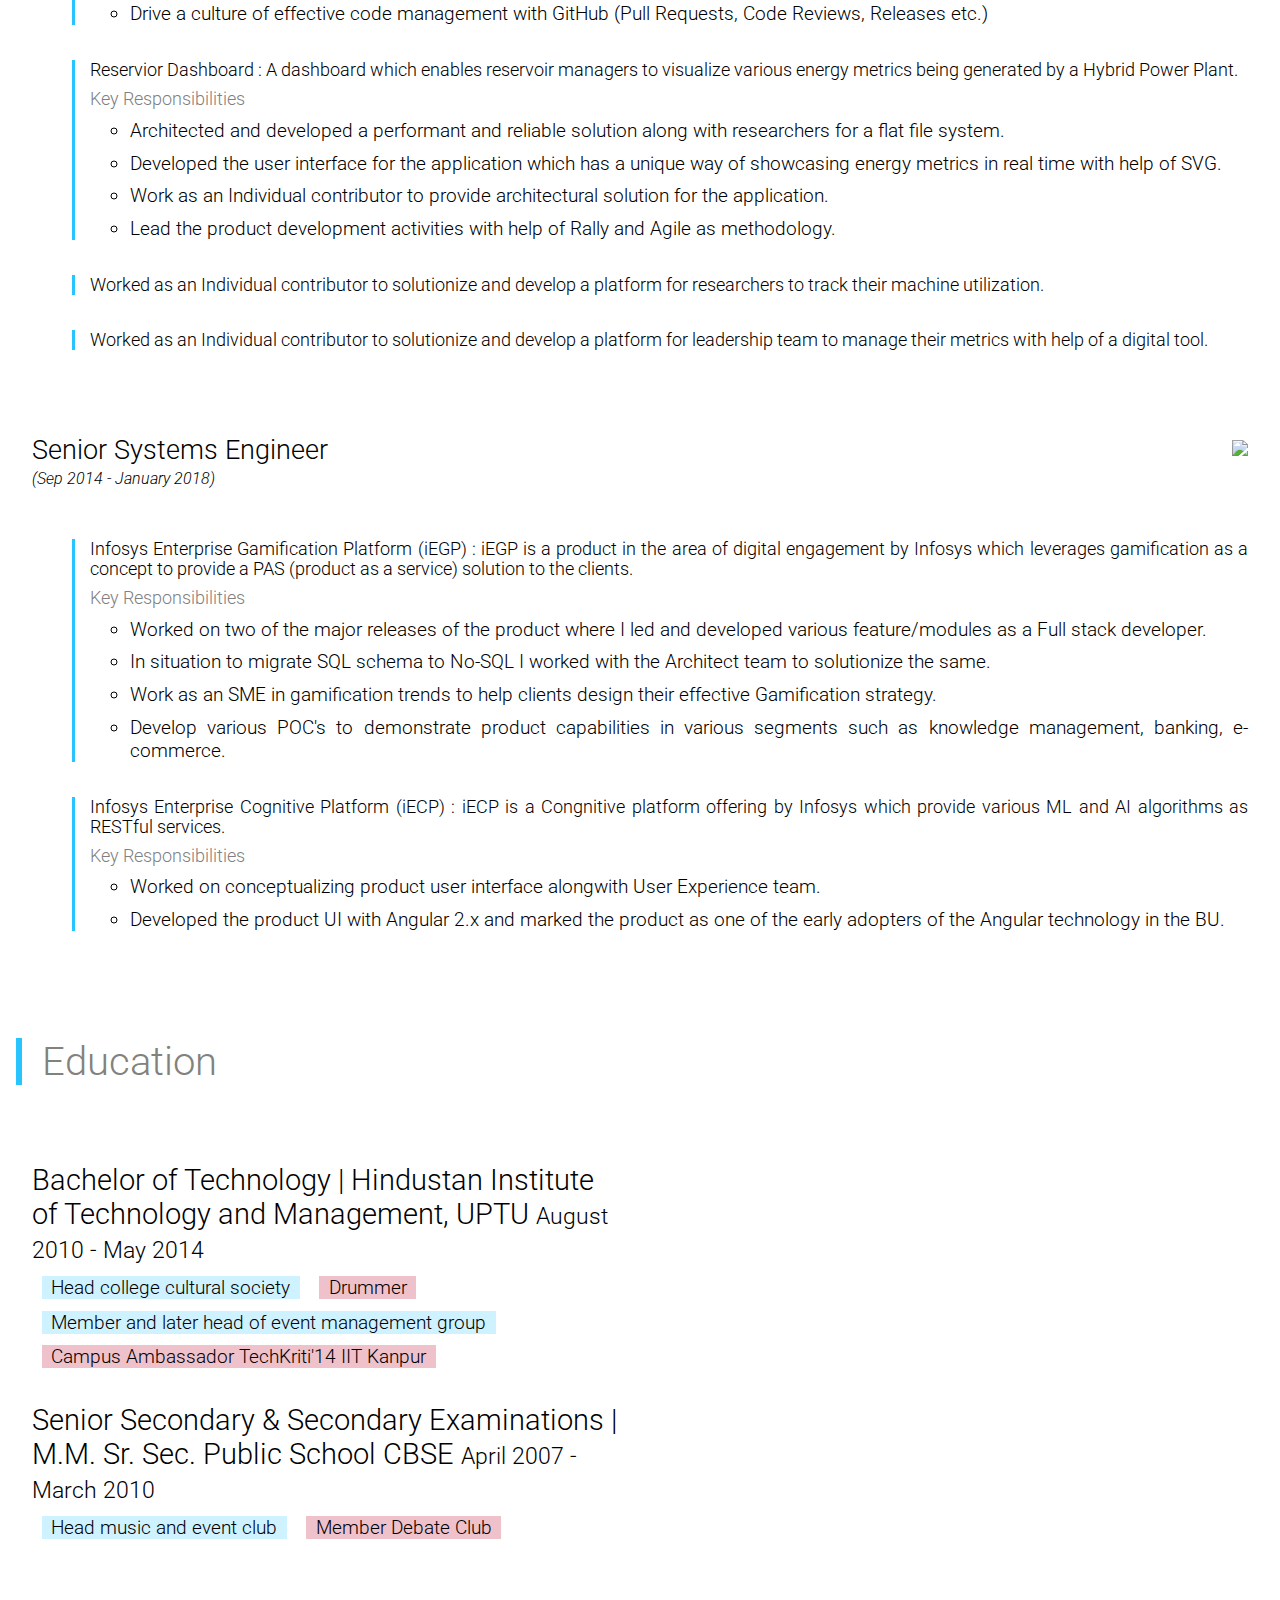
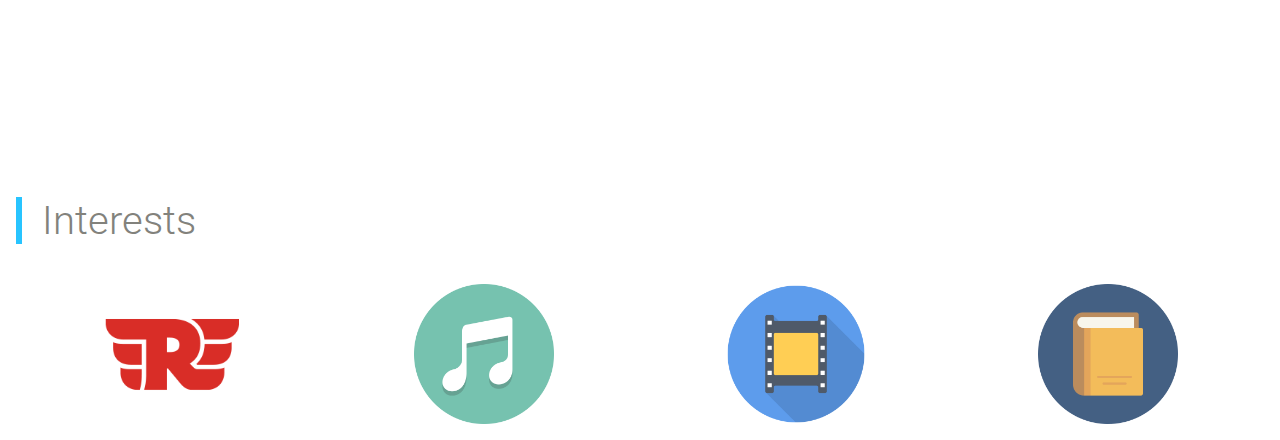
==== commit f83d6292: "image compression" ====
--- a/index.html
+++ b/index.html
@@ -12,6 +12,6 @@
 
 <body>
   <app-root></app-root>
-<script type="text/javascript" src="runtime.a5dd35324ddfd942bef1.js"></script><script type="text/javascript" src="es2015-polyfills.4a4cfea0ce682043f4e9.js" nomodule></script><script type="text/javascript" src="polyfills.407a467dedb63cfdd103.js"></script><script type="text/javascript" src="main.f792d2ffcacfdf1f95a9.js"></script></body>
+<script type="text/javascript" src="runtime.a5dd35324ddfd942bef1.js"></script><script type="text/javascript" src="es2015-polyfills.4a4cfea0ce682043f4e9.js" nomodule></script><script type="text/javascript" src="polyfills.407a467dedb63cfdd103.js"></script><script type="text/javascript" src="main.db49186c2988c5e98be5.js"></script></body>
 
 </html>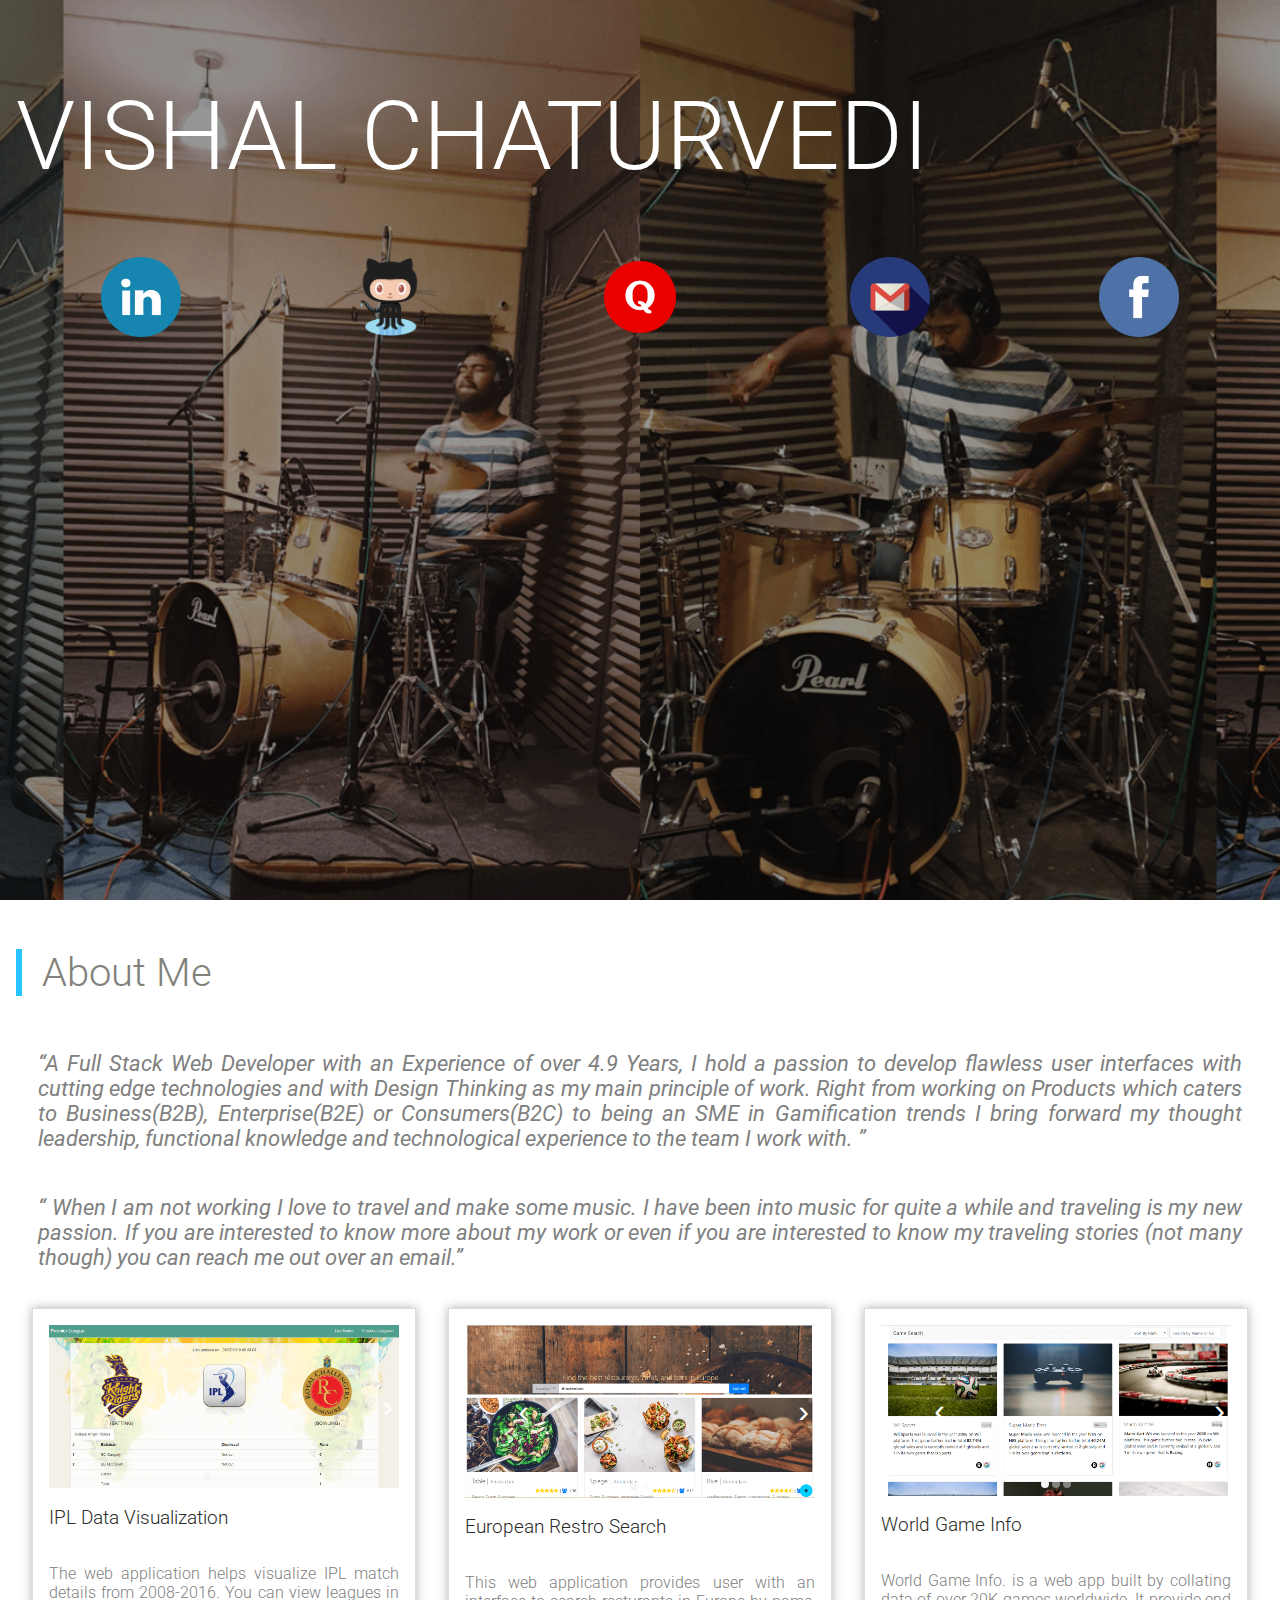
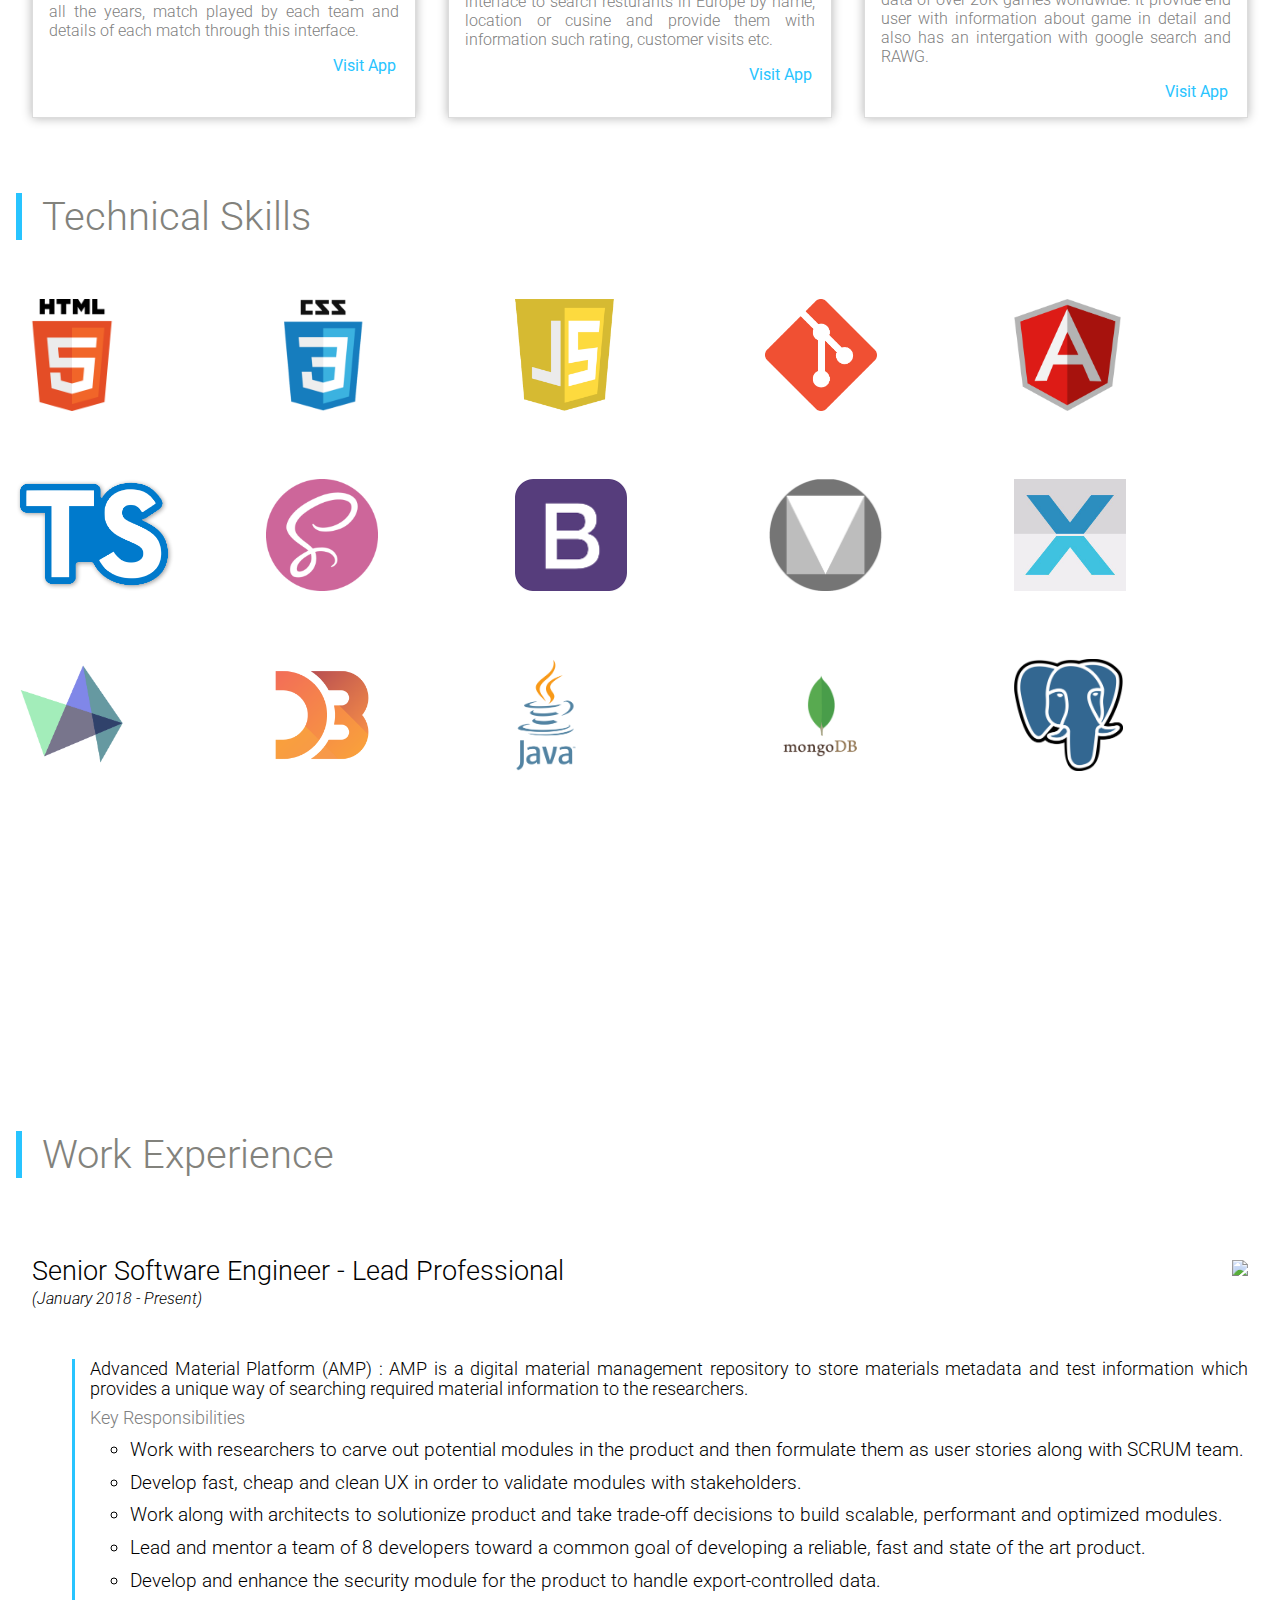
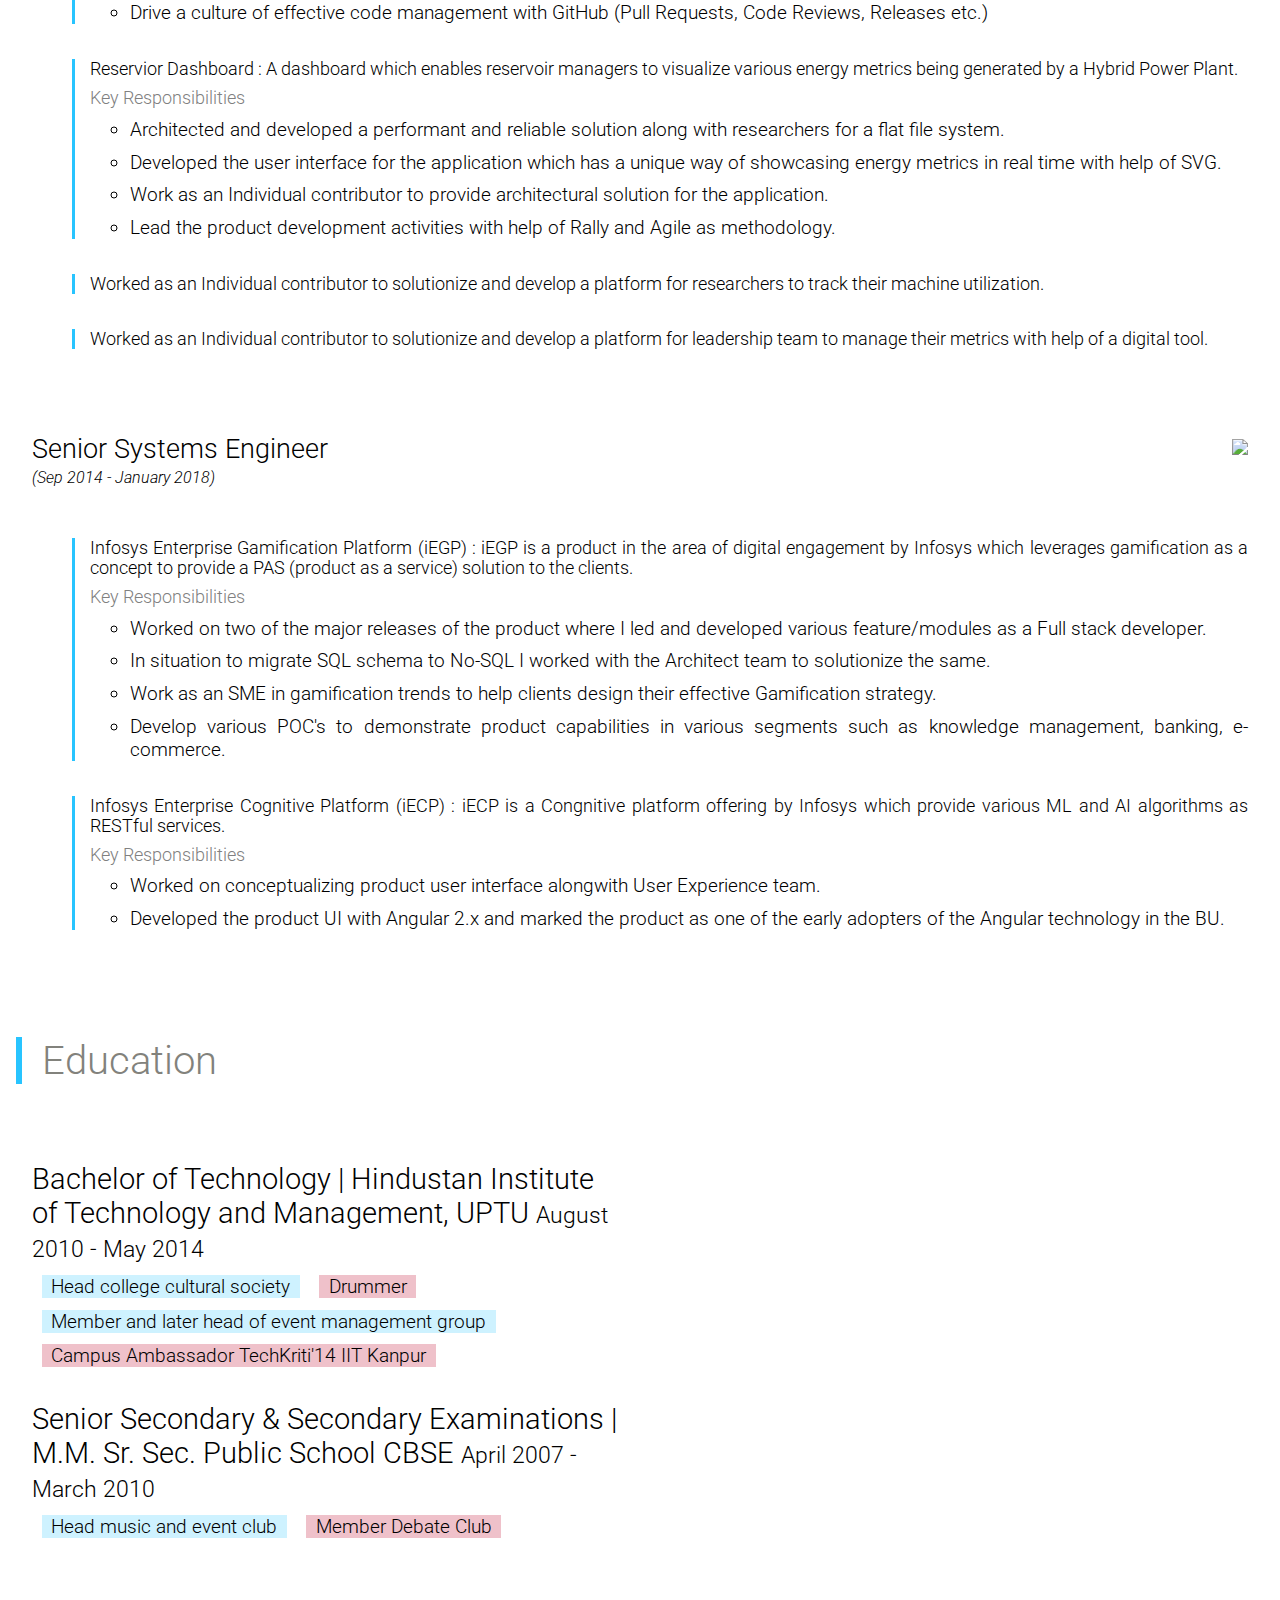
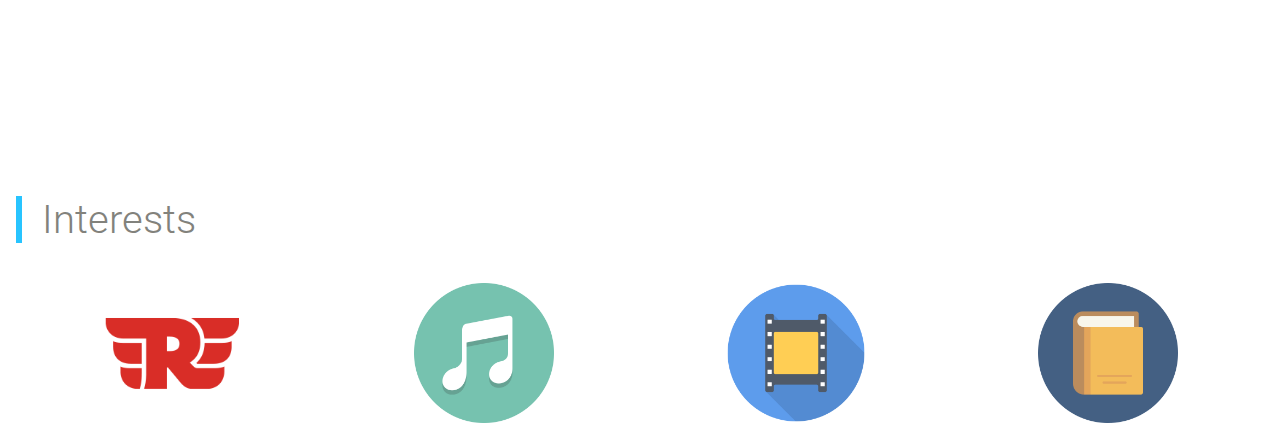
==== commit 8c1228cc: "added carousel" ====
--- a/index.html
+++ b/index.html
@@ -8,10 +8,10 @@
 
   <meta name="viewport" content="width=device-width, initial-scale=1">
   <link rel="icon" type="image/x-icon" href="./assets/ico.jpg">
-<link rel="stylesheet" href="styles.2a38d6bc308550b7e0cc.css"></head>
+<link rel="stylesheet" href="styles.bff445b40a6e14d34d3b.css"></head>
 
 <body>
   <app-root></app-root>
-<script type="text/javascript" src="runtime.a5dd35324ddfd942bef1.js"></script><script type="text/javascript" src="es2015-polyfills.4a4cfea0ce682043f4e9.js" nomodule></script><script type="text/javascript" src="polyfills.407a467dedb63cfdd103.js"></script><script type="text/javascript" src="main.db49186c2988c5e98be5.js"></script></body>
+<script type="text/javascript" src="runtime.a5dd35324ddfd942bef1.js"></script><script type="text/javascript" src="es2015-polyfills.4a4cfea0ce682043f4e9.js" nomodule></script><script type="text/javascript" src="polyfills.407a467dedb63cfdd103.js"></script><script type="text/javascript" src="main.ca057474b34dc187b776.js"></script></body>
 
 </html>--- a/styles.bff445b40a6e14d34d3b.css
+++ b/styles.bff445b40a6e14d34d3b.css
@@ -0,0 +1 @@
+@import url(https://fonts.googleapis.com/css?family=Roboto:100,100i,300,300i,400,400i,500,500i,700,700i);body{margin:0;font-family:Roboto,sans-serif;scroll-behavior:smooth}.flex{display:flex}.flex--row{flex-direction:row}.flex--column{flex-direction:column}.w-10{width:10%}.w-20{width:20%}.w-50{width:50%}.w-100{width:100%}.w-25{width:25%}.w-33{width:33%}.w-10,.w-100,.w-20,.w-25,.w-33,.w-50{box-sizing:border-box}.jc-space-around{justify-content:space-around}.jc-space-betweeen{justify-content:space-between}.jc-center{justify-content:center}.jc-flex-end{justify-content:flex-end}.al-center{align-items:center}.h-fit-content{height:-webkit-fit-content;height:-moz-fit-content;height:fit-content}.h-fill-available{height:95vh;height:-webkit-fill-available}.flex-wrap{flex-wrap:wrap}.white{color:#fff}.parallax{background-attachment:fixed;background-position:center;background-repeat:no-repeat;background-size:cover}.z-1{z-index:1}.section-heading{font-size:2.5em;border-left:6px solid #28c4ff;padding-left:.5em;font-weight:300;color:#82827c}.card{box-shadow:0 0 10px #b3b3b3;border:1px solid #dcdcdc;padding:1em;margin:1em}.card ngx-img-carousel{max-width:100%}.card .heading{font-weight:300;color:#2b2b29}.card p{color:grey;font-weight:300;text-align:justify}.card div{text-align:end}.card div a{font-size:1em;color:#28c4ff;text-decoration:none;padding:.5em .2em}.padding-x{padding:1em}@media only screen and (max-width:768px){.w-sm-100{width:100%}.w-sm-33{width:33.33%}.w-sm-72{width:72%}.w-sm-90{width:90%}.w-sm-50{width:50%}.padding-sm-x{padding:.5em}.card{margin:1em 0}}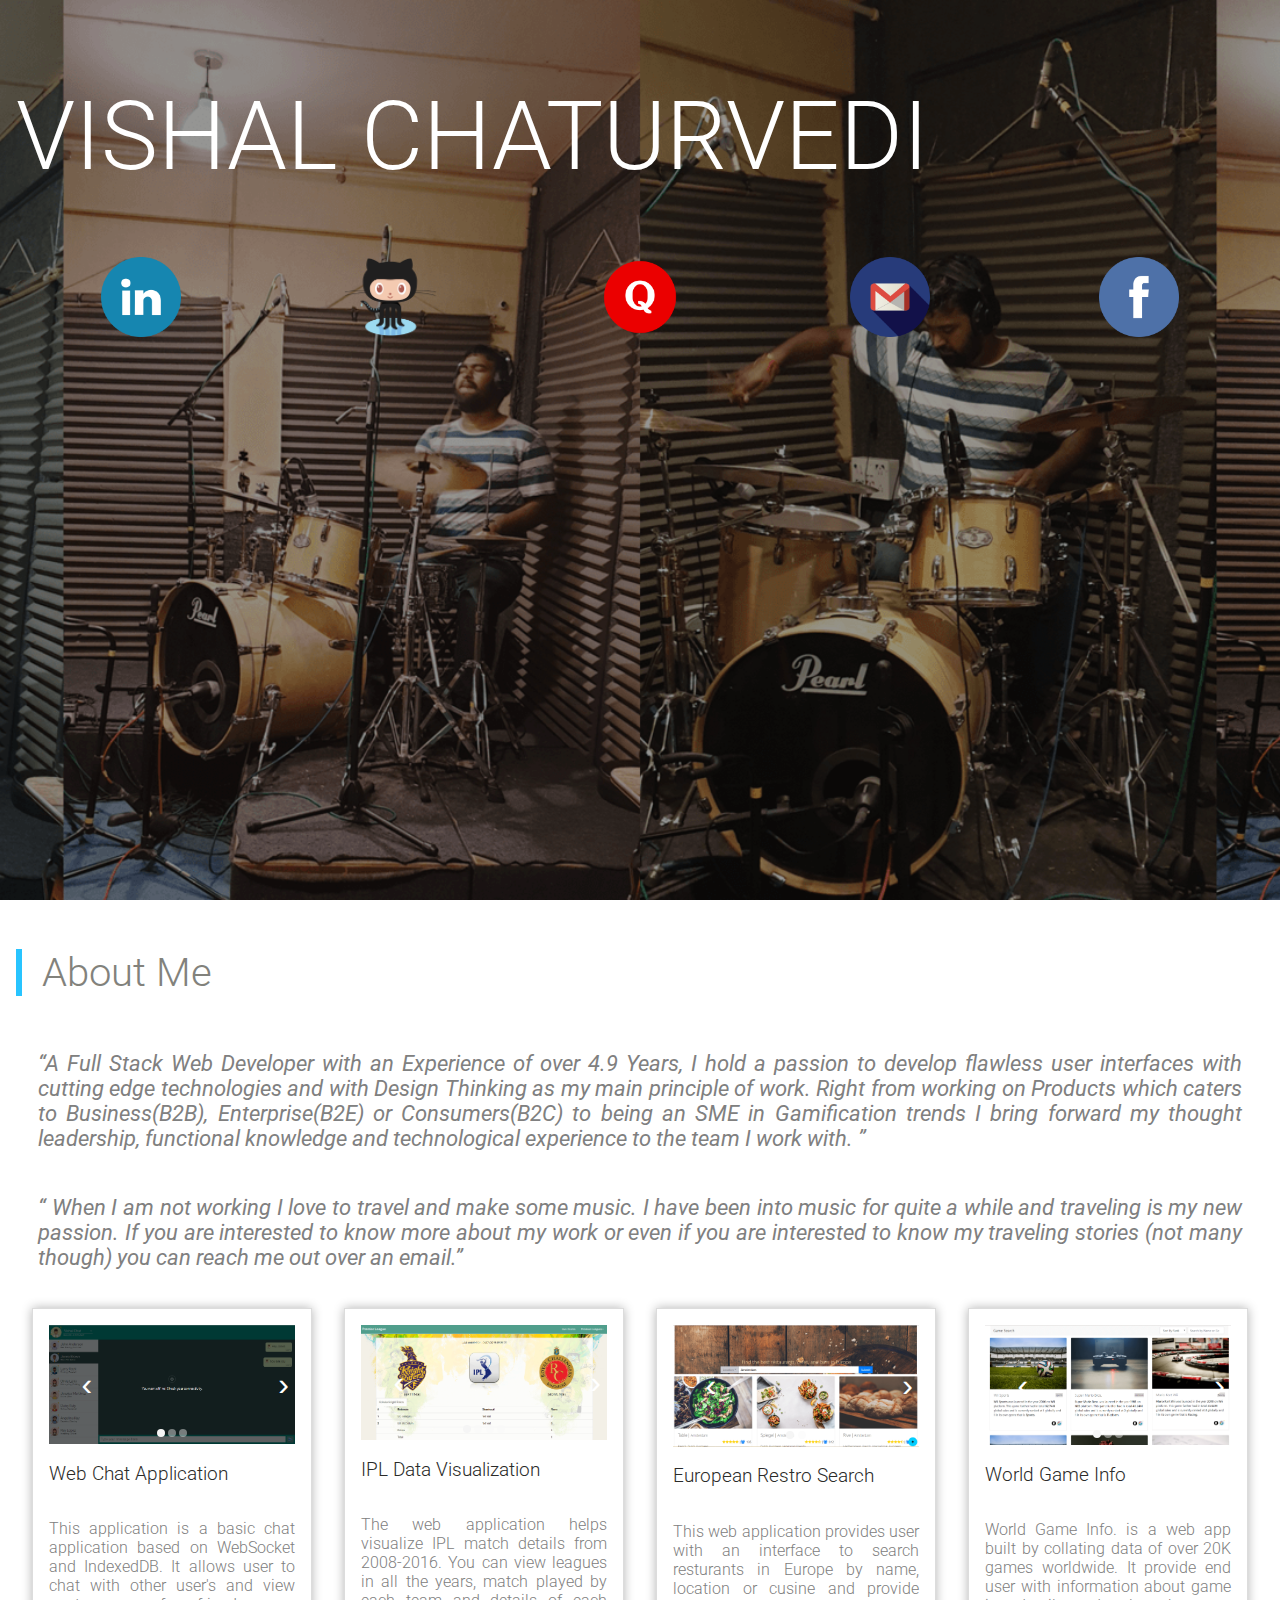
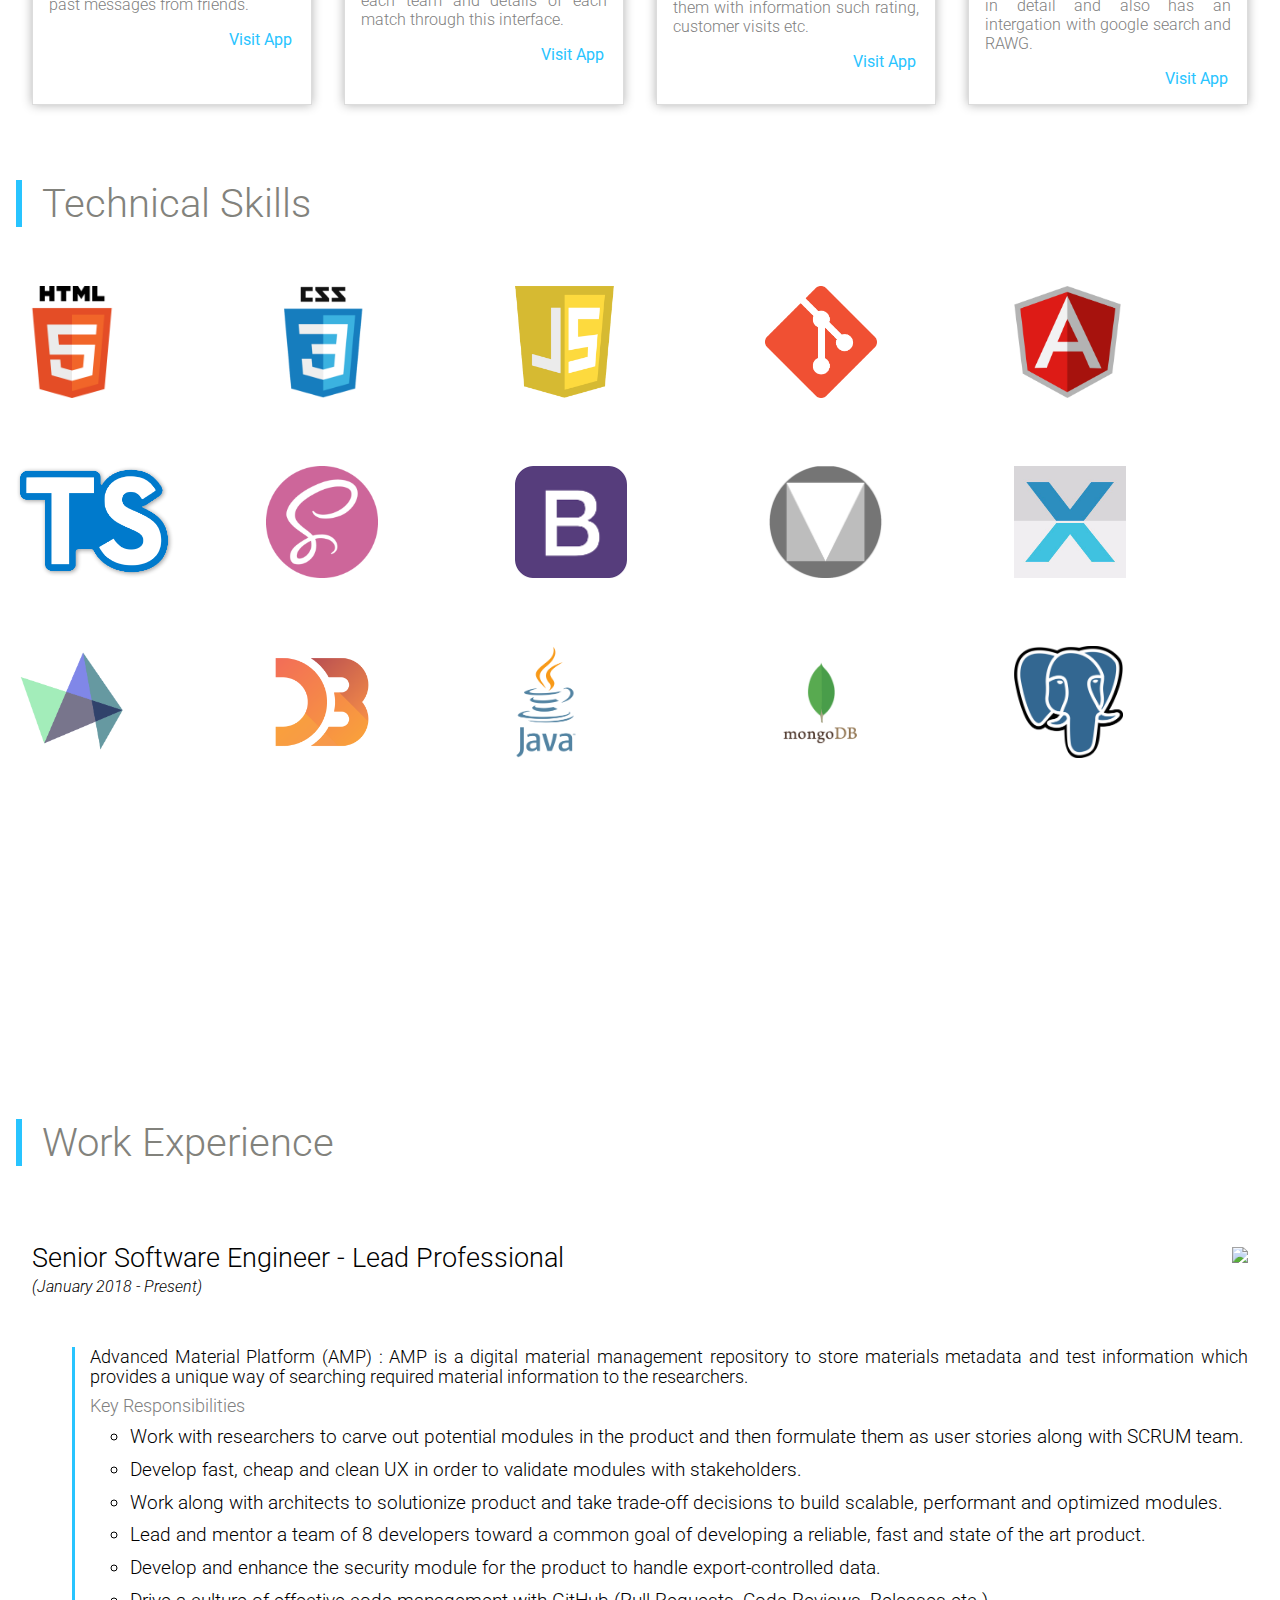
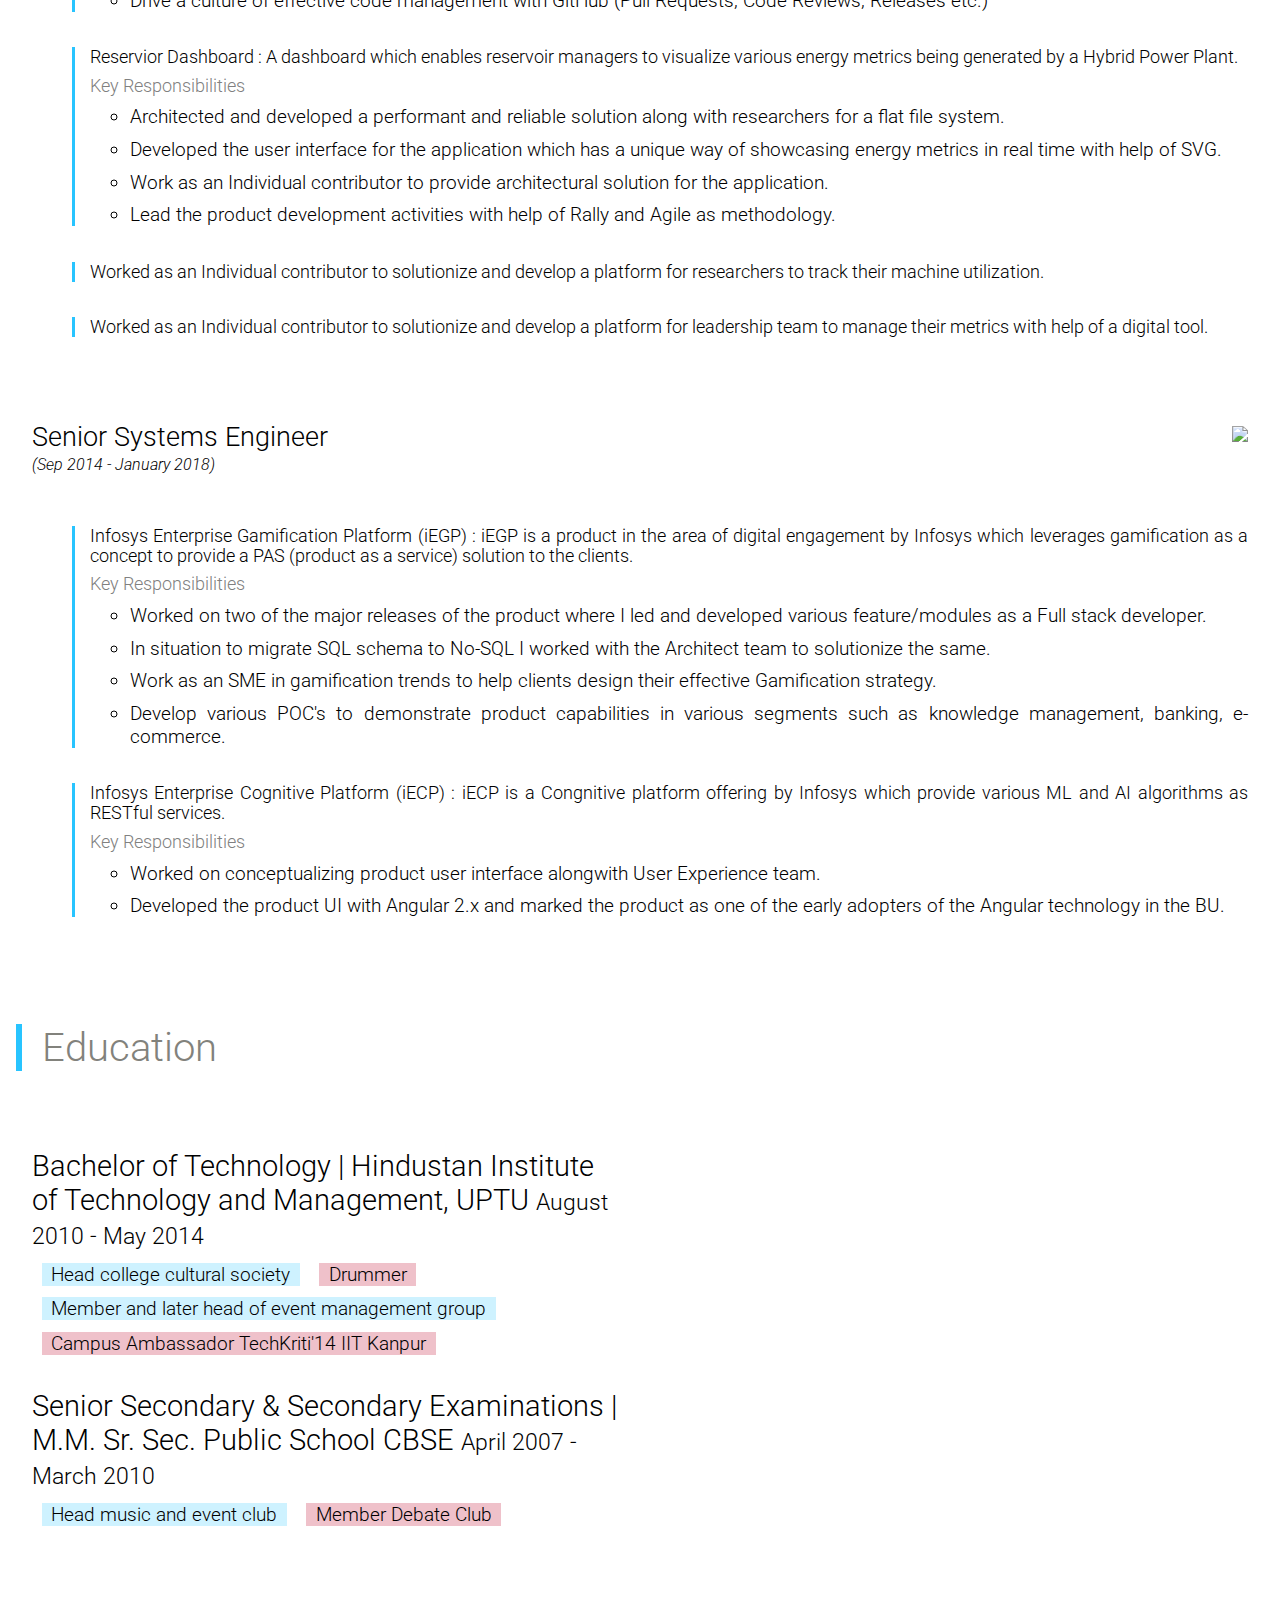
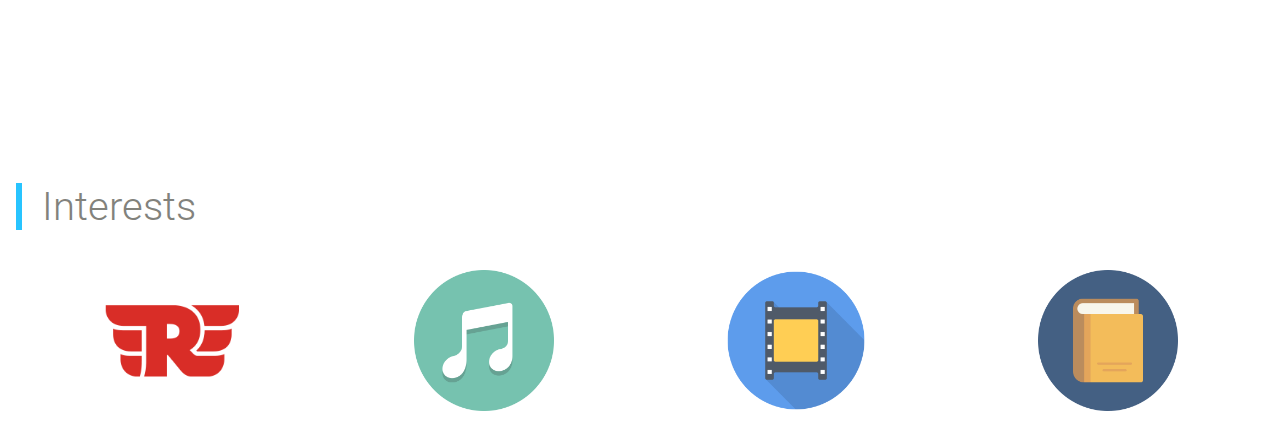
==== commit 53f8b185: "added web chat application" ====
--- a/index.html
+++ b/index.html
@@ -12,6 +12,6 @@
 
 <body>
   <app-root></app-root>
-<script type="text/javascript" src="runtime.a5dd35324ddfd942bef1.js"></script><script type="text/javascript" src="es2015-polyfills.4a4cfea0ce682043f4e9.js" nomodule></script><script type="text/javascript" src="polyfills.407a467dedb63cfdd103.js"></script><script type="text/javascript" src="main.ca057474b34dc187b776.js"></script></body>
+<script type="text/javascript" src="runtime.a5dd35324ddfd942bef1.js"></script><script type="text/javascript" src="es2015-polyfills.4a4cfea0ce682043f4e9.js" nomodule></script><script type="text/javascript" src="polyfills.407a467dedb63cfdd103.js"></script><script type="text/javascript" src="main.a4845928be71e6d14327.js"></script></body>
 
 </html>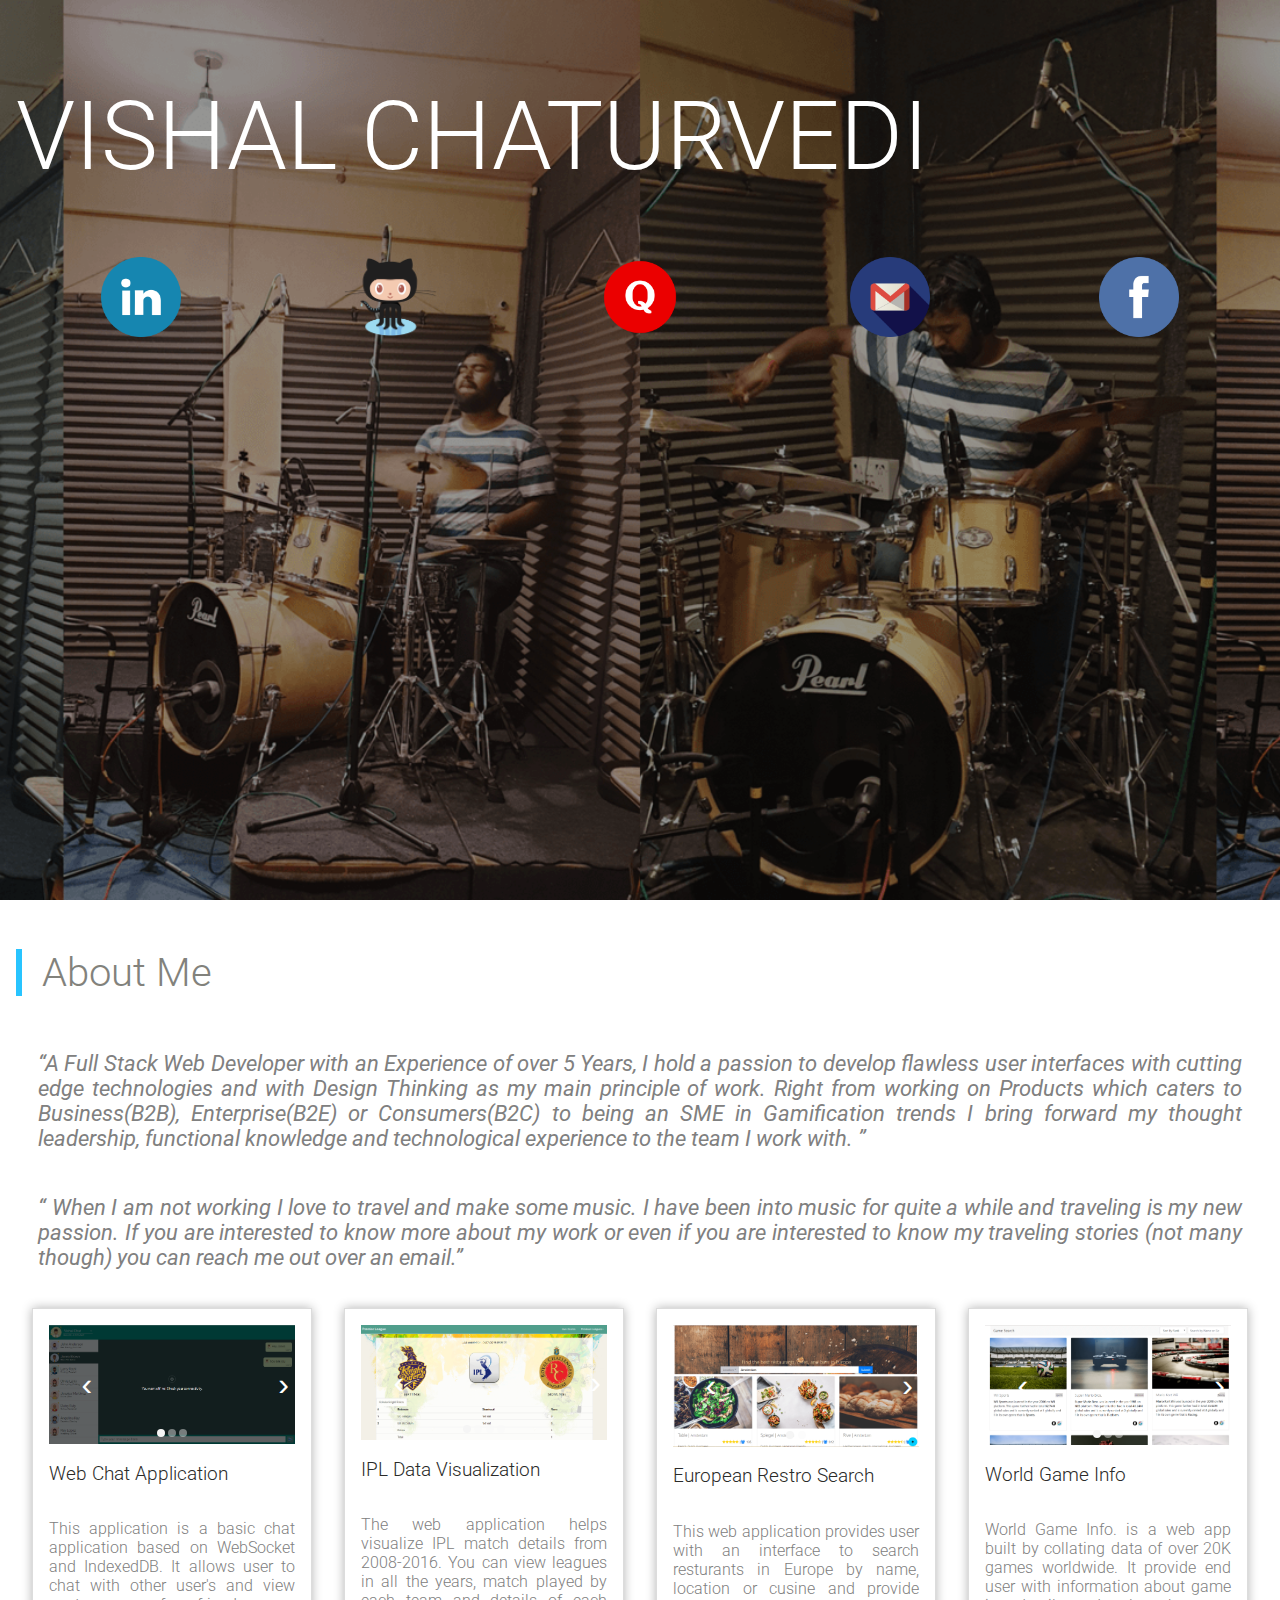
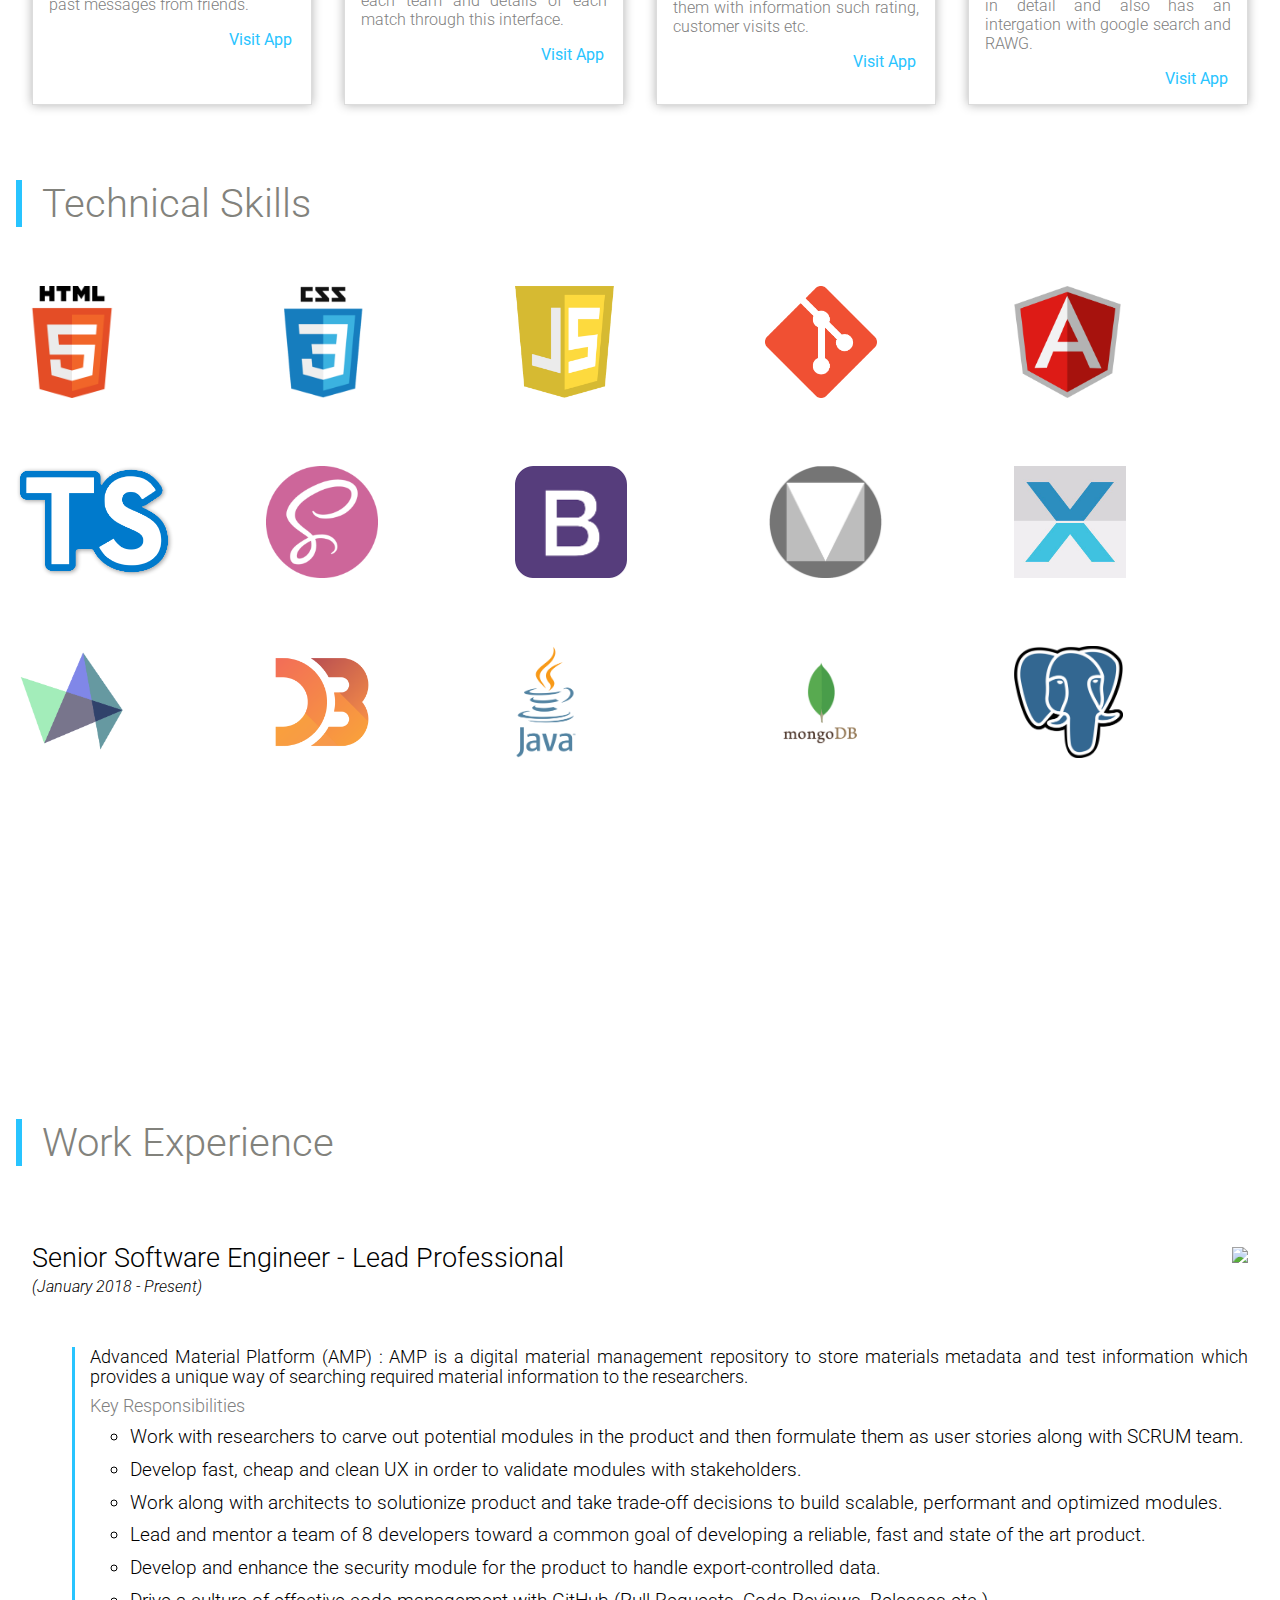
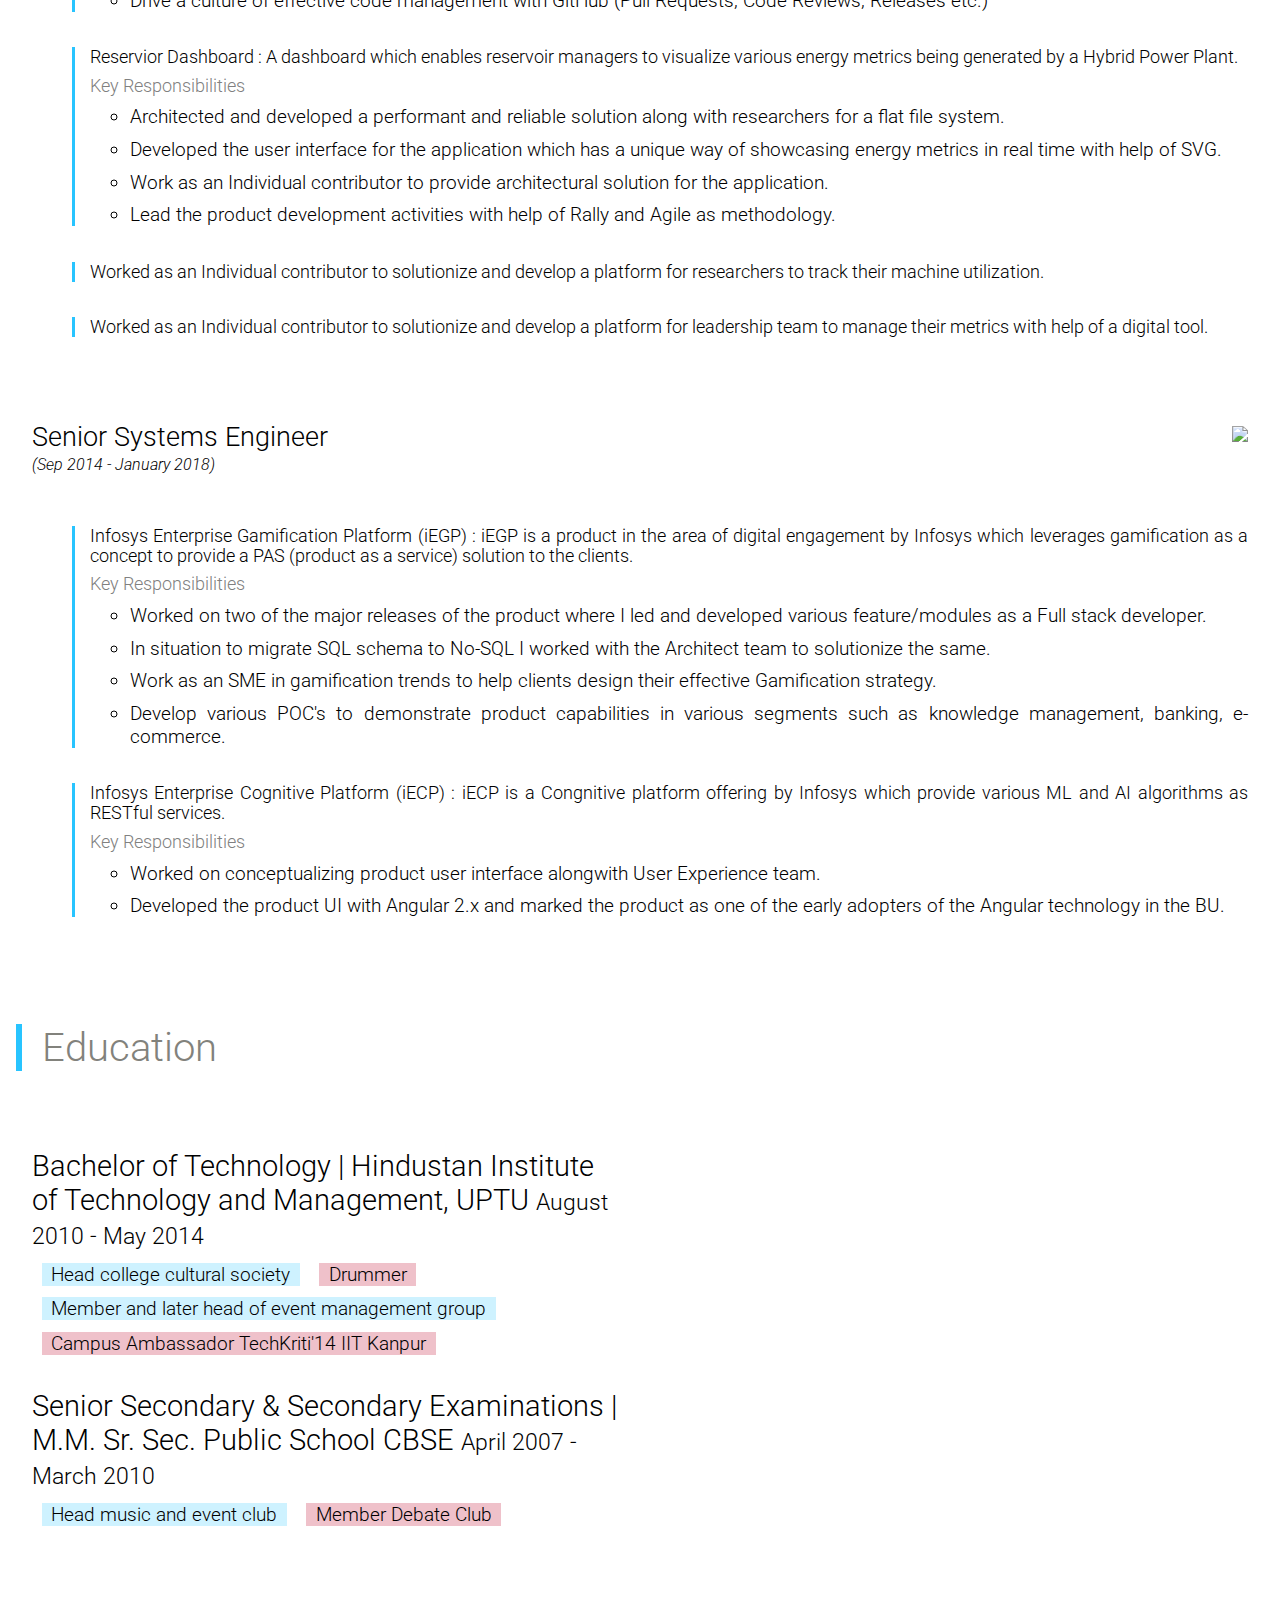
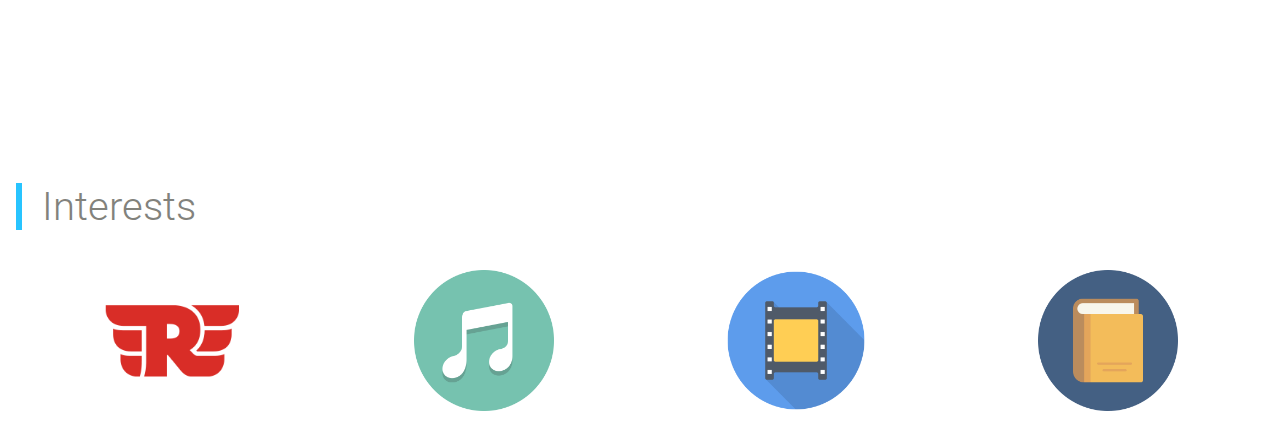
==== commit 36f16d7f: "changes for exp" ====
--- a/index.html
+++ b/index.html
@@ -12,6 +12,6 @@
 
 <body>
   <app-root></app-root>
-<script type="text/javascript" src="runtime.a5dd35324ddfd942bef1.js"></script><script type="text/javascript" src="es2015-polyfills.4a4cfea0ce682043f4e9.js" nomodule></script><script type="text/javascript" src="polyfills.407a467dedb63cfdd103.js"></script><script type="text/javascript" src="main.a4845928be71e6d14327.js"></script></body>
+<script type="text/javascript" src="runtime.a5dd35324ddfd942bef1.js"></script><script type="text/javascript" src="es2015-polyfills.4a4cfea0ce682043f4e9.js" nomodule></script><script type="text/javascript" src="polyfills.407a467dedb63cfdd103.js"></script><script type="text/javascript" src="main.eee0043c8ec0309d7951.js"></script></body>
 
 </html>